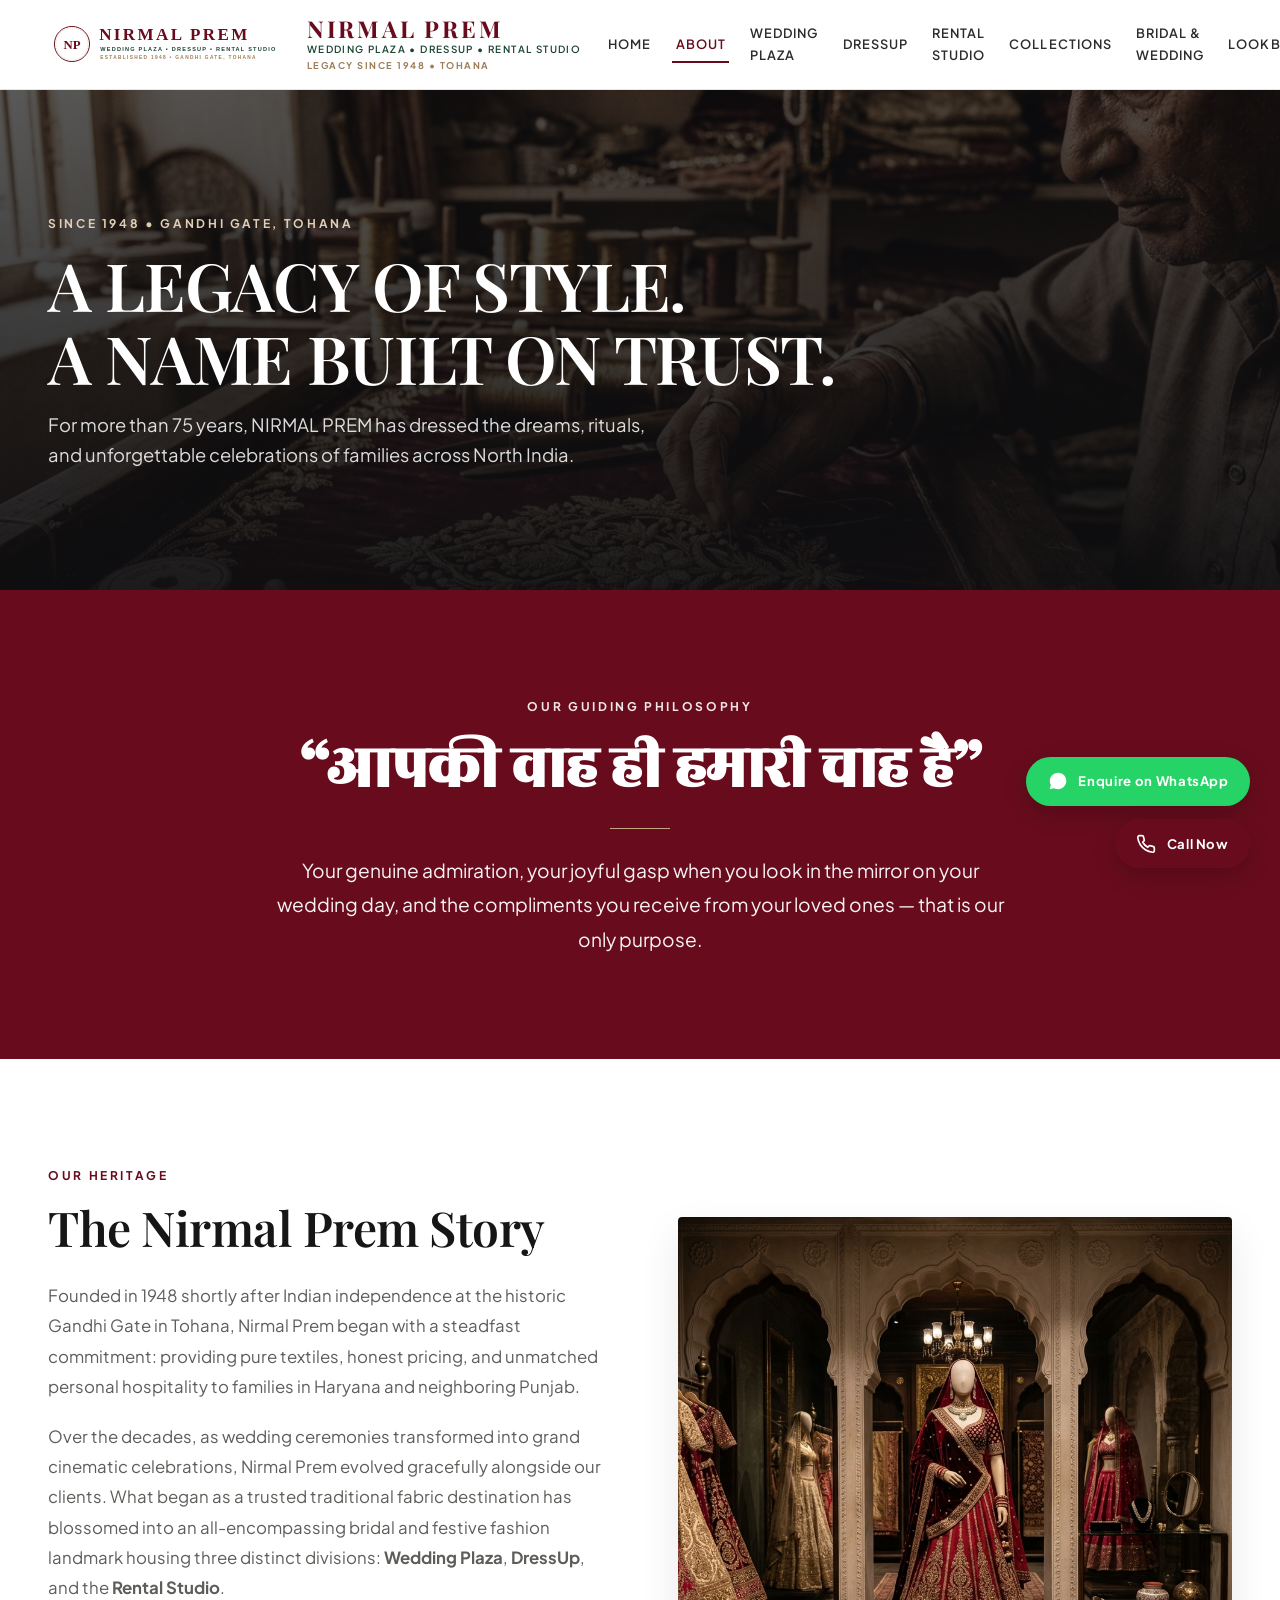
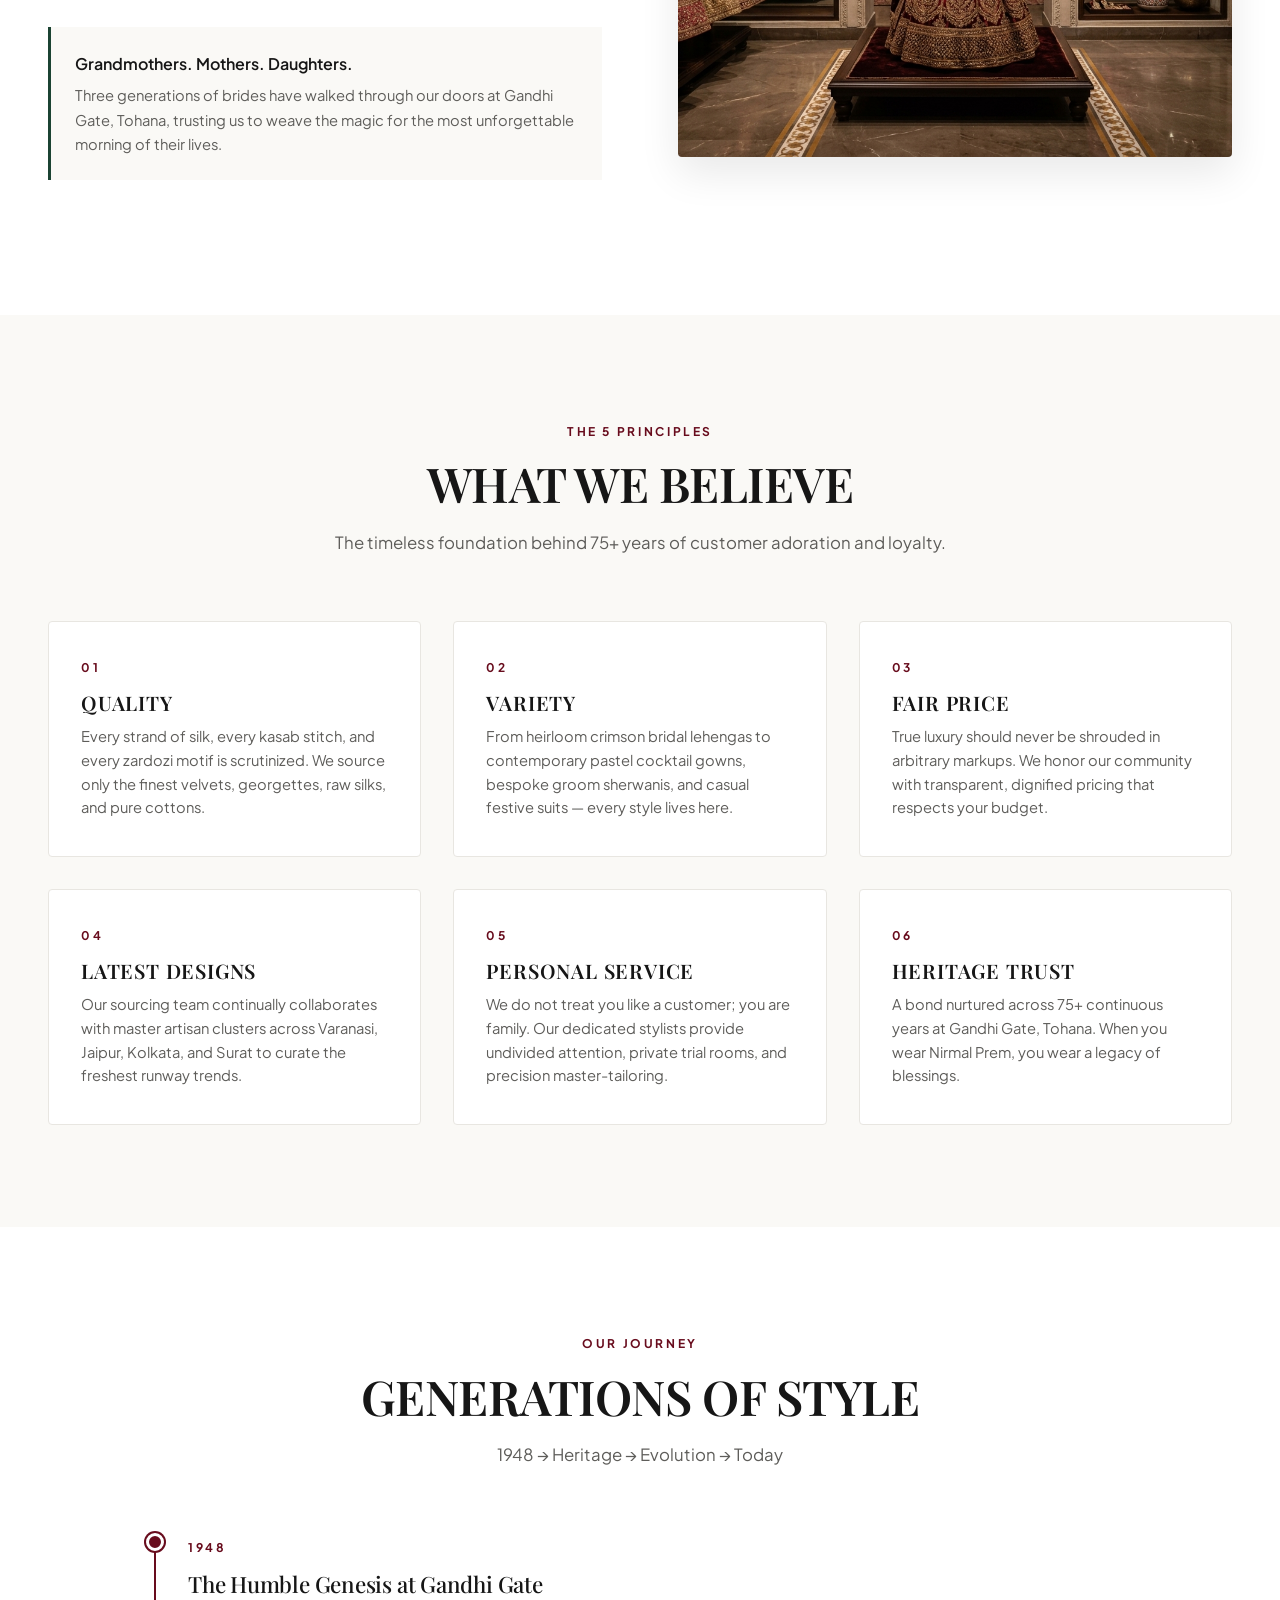
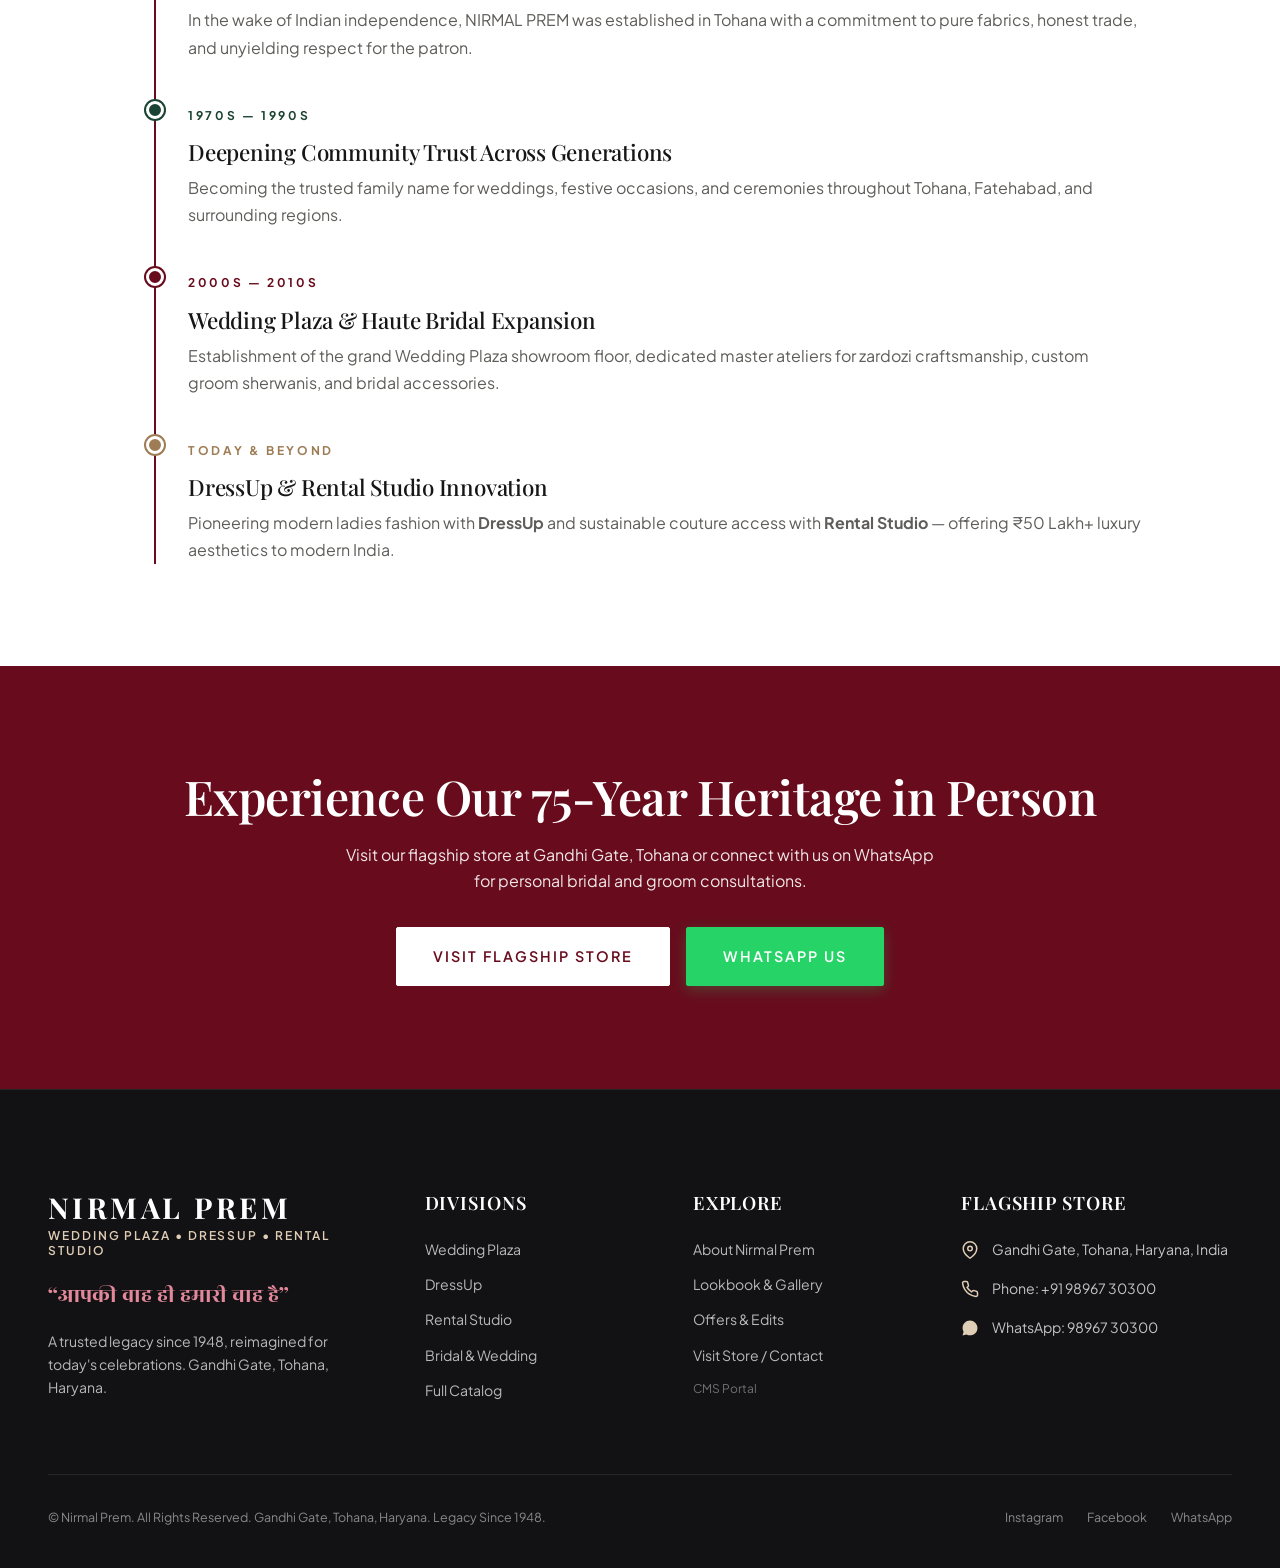
==== about.html @ a9cc8034 "Initial commit: Nirmal Prem luxury fashion & wedding website" ====
<!DOCTYPE html>
<html lang="en">
<head>
  <meta charset="UTF-8">
  <meta name="viewport" content="width=device-width, initial-scale=1.0">
  <title>About Us | Legacy Since 1948 — NIRMAL PREM | Tohana</title>
  <meta name="description" content="Discover the 75+ year heritage of Nirmal Prem at Gandhi Gate, Tohana. A name built on trust, dressing generations of Indian weddings since 1948.">
  <link rel="canonical" href="https://nirmalprem.com/about.html">

  <meta property="og:title" content="About Nirmal Prem | Legacy Since 1948">
  <meta property="og:description" content="A legacy built on trust, quality, and the joy of dressing generations for their most important celebrations.">
  <meta property="og:image" content="assets/images/heritage-since-1948.jpg">

  <link rel="stylesheet" href="css/style.css">
  <link rel="stylesheet" href="css/components.css">
  <link rel="stylesheet" href="css/responsive.css">
</head>
<body>

  <!-- GLOBAL STICKY HEADER -->
  <header class="site-header" id="site-header">
    <div class="container header-inner">
      <a href="index.html" class="brand-identity">
        <img src="assets/images/nirmal-prem-logo.svg" alt="Nirmal Prem Logo" class="brand-logo-img" onerror="this.style.display='none'">
        <div class="brand-text-block">
          <span class="brand-name">NIRMAL PREM</span>
          <span class="brand-divisions">Wedding Plaza • DressUp • Rental Studio</span>
          <span class="brand-legacy-pill">Legacy Since 1948 • Tohana</span>
        </div>
      </a>

      <nav class="desktop-nav">
        <a href="index.html" class="nav-link">Home</a>
        <a href="about.html" class="nav-link active">About</a>
        <a href="wedding-plaza.html" class="nav-link">Wedding Plaza</a>
        <a href="dressup.html" class="nav-link">DressUp</a>
        <a href="rental-studio.html" class="nav-link">Rental Studio</a>
        <a href="collections.html" class="nav-link">Collections</a>
        <a href="bridal-wedding.html" class="nav-link">Bridal & Wedding</a>
        <a href="lookbook.html" class="nav-link">Lookbook</a>
        <a href="offers.html" class="nav-link">Offers</a>
        <a href="contact.html" class="nav-link">Contact</a>
      </nav>

      <div class="header-ctas">
        <a href="tel:+919896730300" class="header-icon-btn btn-header-call">
          <svg viewBox="0 0 24 24" fill="none" stroke="currentColor" stroke-width="2">
            <path d="M22 16.92v3a2 2 0 0 1-2.18 2 19.79 19.79 0 0 1-8.63-3.07 19.5 19.5 0 0 1-6-6 19.79 19.79 0 0 1-3.07-8.67A2 2 0 0 1 4.11 2h3a2 2 0 0 1 2 1.72 12.84 12.84 0 0 0 .7 2.81 2 2 0 0 1-.45 2.11L8.09 9.91a16 16 0 0 0 6 6l1.27-1.27a2 2 0 0 1 2.11-.45 12.84 12.84 0 0 0 2.81.7A2 2 0 0 1 22 16.92z"></path>
          </svg>
          <span>98967 30300</span>
        </a>
        <a href="https://wa.me/919896730300" class="header-icon-btn btn-header-wa" target="_blank" rel="noopener">
          <svg viewBox="0 0 24 24" fill="currentColor">
            <path d="M12.04 2c-5.46 0-9.91 4.45-9.91 9.91 0 1.75.46 3.45 1.32 4.95L2.05 22l5.25-1.38c1.45.79 3.08 1.21 4.74 1.21 5.46 0 9.91-4.45 9.91-9.91 0-2.65-1.03-5.14-2.9-7.01A9.816 9.816 0 0 0 12.04 2z"/>
          </svg>
          <span>WhatsApp</span>
        </a>
        <button class="mobile-nav-toggle" id="mobile-toggle">
          <span></span><span></span><span></span>
        </button>
      </div>
    </div>
  </header>

  <!-- MOBILE CLEAN DRAWER -->
  <div class="mobile-drawer-overlay" id="mobile-overlay"></div>
  <aside class="mobile-drawer" id="mobile-drawer">
    <div style="margin-bottom: 1.5rem;">
      <span class="eyebrow">NIRMAL PREM</span>
      <p style="font-family: var(--font-hindi); color: var(--color-maroon); font-size: 1.1rem;">“आपकी वाह ही हमारी चाह है”</p>
    </div>
    <nav class="mobile-nav-links">
      <a href="index.html" class="mobile-nav-link">Home <span>→</span></a>
      <a href="about.html" class="mobile-nav-link active">About Nirmal Prem <span>→</span></a>
      <a href="wedding-plaza.html" class="mobile-nav-link">Wedding Plaza <span>→</span></a>
      <a href="dressup.html" class="mobile-nav-link">DressUp <span>→</span></a>
      <a href="rental-studio.html" class="mobile-nav-link">Rental Studio <span>→</span></a>
      <a href="collections.html" class="mobile-nav-link">Collections <span>→</span></a>
      <a href="bridal-wedding.html" class="mobile-nav-link">Bridal & Wedding <span>→</span></a>
      <a href="lookbook.html" class="mobile-nav-link">Lookbook <span>→</span></a>
      <a href="offers.html" class="mobile-nav-link">Offers & Edits <span>→</span></a>
      <a href="contact.html" class="mobile-nav-link">Contact Store <span>→</span></a>
    </nav>
    <div class="mobile-drawer-bottom">
      <a href="https://wa.me/919896730300" class="btn btn-whatsapp" target="_blank" rel="noopener">WhatsApp Enquire</a>
      <a href="tel:+919896730300" class="btn btn-primary">Call 98967 30300</a>
    </div>
  </aside>

  <!-- GLOBAL FLOATING ACTION BUTTONS -->
  <div class="floating-actions">
    <a href="https://wa.me/919896730300?text=Hello%20Nirmal%20Prem%2C%20I%20would%20like%20to%20know%20more%20about%20your%20heritage%20and%20collections." class="floating-btn floating-wa" target="_blank" rel="noopener">
      <svg viewBox="0 0 24 24" fill="currentColor">
        <path d="M12.04 2c-5.46 0-9.91 4.45-9.91 9.91 0 1.75.46 3.45 1.32 4.95L2.05 22l5.25-1.38c1.45.79 3.08 1.21 4.74 1.21 5.46 0 9.91-4.45 9.91-9.91 0-2.65-1.03-5.14-2.9-7.01A9.816 9.816 0 0 0 12.04 2z"/>
      </svg>
      <span>Enquire on WhatsApp</span>
    </a>
    <a href="tel:+919896730300" class="floating-btn floating-call">
      <svg viewBox="0 0 24 24" fill="none" stroke="currentColor" stroke-width="2">
        <path d="M22 16.92v3a2 2 0 0 1-2.18 2 19.79 19.79 0 0 1-8.63-3.07 19.5 19.5 0 0 1-6-6 19.79 19.79 0 0 1-3.07-8.67A2 2 0 0 1 4.11 2h3a2 2 0 0 1 2 1.72 12.84 12.84 0 0 0 .7 2.81 2 2 0 0 1-.45 2.11L8.09 9.91a16 16 0 0 0 6 6l1.27-1.27a2 2 0 0 1 2.11-.45 12.84 12.84 0 0 0 2.81.7A2 2 0 0 1 22 16.92z"></path>
      </svg>
      <span>Call Now</span>
    </a>
  </div>

  <main id="main-content">
    <!-- ABOUT HERO -->
    <section style="position: relative; height: 500px; display: flex; align-items: center; overflow: hidden; background-color: #121214;">
      <div style="position: absolute; inset: 0; background: url('assets/images/heritage-since-1948.jpg') center/cover no-repeat; opacity: 0.45;"></div>
      <div style="position: absolute; inset: 0; background: linear-gradient(180deg, rgba(14,14,16,0.3) 0%, rgba(14,14,16,0.85) 100%);"></div>
      <div class="container" style="position: relative; z-index: 2; color: #fff;">
        <span class="eyebrow" style="color: var(--color-gold-light);">SINCE 1948 • GANDHI GATE, TOHANA</span>
        <h1 class="headline-hero" style="color: #fff; max-width: 820px; margin-bottom: 1rem;">
          A LEGACY OF STYLE.<br>A NAME BUILT ON TRUST.
        </h1>
        <p style="font-size: 1.15rem; color: rgba(255,255,255,0.85); max-width: 600px;">
          For more than 75 years, NIRMAL PREM has dressed the dreams, rituals, and unforgettable celebrations of families across North India.
        </p>
      </div>
    </section>

    <!-- OUR PHILOSOPHY SPOTLIGHT -->
    <section class="section-padding bg-maroon text-center">
      <div class="container container-narrow">
        <span class="eyebrow white">OUR GUIDING PHILOSOPHY</span>
        <h2 style="font-family: var(--font-hindi); font-size: clamp(2.2rem, 5vw, 4rem); color: var(--color-white); margin-bottom: 1.25rem; font-weight: 700;">
          “आपकी वाह ही हमारी चाह है”
        </h2>
        <div class="gold-hairline center" style="margin-bottom: 1.5rem;"></div>
        <p style="font-size: 1.2rem; color: rgba(255, 255, 255, 0.95); max-width: 750px; margin: 0 auto; line-height: 1.8;">
          Your genuine admiration, your joyful gasp when you look in the mirror on your wedding day, and the compliments you receive from your loved ones — that is our only purpose.
        </p>
      </div>
    </section>

    <!-- OUR STORY SECTION -->
    <section class="section-padding bg-white">
      <div class="container">
        <div style="display: grid; grid-template-columns: 1fr 1fr; gap: clamp(2.5rem, 6vw, 6rem); align-items: center;">
          <div>
            <span class="eyebrow">OUR HERITAGE</span>
            <h2 class="headline-section" style="margin-bottom: 1.5rem;">The Nirmal Prem Story</h2>
            <p style="color: var(--color-text-muted); font-size: 1.05rem; line-height: 1.8; margin-bottom: 1.25rem;">
              Founded in 1948 shortly after Indian independence at the historic Gandhi Gate in Tohana, Nirmal Prem began with a steadfast commitment: providing pure textiles, honest pricing, and unmatched personal hospitality to families in Haryana and neighboring Punjab.
            </p>
            <p style="color: var(--color-text-muted); font-size: 1.05rem; line-height: 1.8; margin-bottom: 1.5rem;">
              Over the decades, as wedding ceremonies transformed into grand cinematic celebrations, Nirmal Prem evolved gracefully alongside our clients. What began as a trusted traditional fabric destination has blossomed into an all-encompassing bridal and festive fashion landmark housing three distinct divisions: <strong>Wedding Plaza</strong>, <strong>DressUp</strong>, and the <strong>Rental Studio</strong>.
            </p>
            <div style="background-color: var(--color-offwhite); padding: 1.5rem; border-left: 3px solid var(--color-green); margin-bottom: 2rem;">
              <p style="font-weight: 600; color: var(--color-text-dark); margin-bottom: 0.35rem;">Grandmothers. Mothers. Daughters.</p>
              <p style="font-size: 0.92rem; color: var(--color-text-muted);">
                Three generations of brides have walked through our doors at Gandhi Gate, Tohana, trusting us to weave the magic for the most unforgettable morning of their lives.
              </p>
            </div>
          </div>
          <div style="position: relative; border-radius: 4px; overflow: hidden; box-shadow: var(--shadow-lg);">
            <img src="assets/images/division-wedding-plaza.jpg" alt="Nirmal Prem Heritage Showroom" loading="lazy" style="width: 100%; height: 540px; object-fit: cover;">
          </div>
        </div>
      </div>
    </section>

    <!-- WHAT WE BELIEVE (5 CORE PRINCIPLES) -->
    <section class="section-padding bg-offwhite">
      <div class="container">
        <div class="section-header text-center">
          <span class="eyebrow">THE 5 PRINCIPLES</span>
          <h2 class="headline-section">WHAT WE BELIEVE</h2>
          <p>The timeless foundation behind 75+ years of customer adoration and loyalty.</p>
        </div>

        <div class="why-grid">
          <div class="why-card">
            <span class="eyebrow">01</span>
            <h3>QUALITY</h3>
            <p>Every strand of silk, every kasab stitch, and every zardozi motif is scrutinized. We source only the finest velvets, georgettes, raw silks, and pure cottons.</p>
          </div>
          <div class="why-card">
            <span class="eyebrow">02</span>
            <h3>VARIETY</h3>
            <p>From heirloom crimson bridal lehengas to contemporary pastel cocktail gowns, bespoke groom sherwanis, and casual festive suits — every style lives here.</p>
          </div>
          <div class="why-card">
            <span class="eyebrow">03</span>
            <h3>FAIR PRICE</h3>
            <p>True luxury should never be shrouded in arbitrary markups. We honor our community with transparent, dignified pricing that respects your budget.</p>
          </div>
          <div class="why-card">
            <span class="eyebrow">04</span>
            <h3>LATEST DESIGNS</h3>
            <p>Our sourcing team continually collaborates with master artisan clusters across Varanasi, Jaipur, Kolkata, and Surat to curate the freshest runway trends.</p>
          </div>
          <div class="why-card">
            <span class="eyebrow">05</span>
            <h3>PERSONAL SERVICE</h3>
            <p>We do not treat you like a customer; you are family. Our dedicated stylists provide undivided attention, private trial rooms, and precision master-tailoring.</p>
          </div>
          <div class="why-card">
            <span class="eyebrow">06</span>
            <h3>HERITAGE TRUST</h3>
            <p>A bond nurtured across 75+ continuous years at Gandhi Gate, Tohana. When you wear Nirmal Prem, you wear a legacy of blessings.</p>
          </div>
        </div>
      </div>
    </section>

    <!-- GENERATIONS OF STYLE TIMELINE -->
    <section class="section-padding bg-white">
      <div class="container container-narrow">
        <div class="section-header text-center">
          <span class="eyebrow">OUR JOURNEY</span>
          <h2 class="headline-section">GENERATIONS OF STYLE</h2>
          <p>1948 → Heritage → Evolution → Today</p>
        </div>

        <div style="display: flex; flex-direction: column; gap: 2.5rem; position: relative; border-left: 2px solid var(--color-maroon); padding-left: 2rem; margin-left: 1rem;">
          <!-- 1948 -->
          <div style="position: relative;">
            <div style="position: absolute; left: -2.6rem; top: 0; width: 18px; height: 18px; border-radius: 50%; background-color: var(--color-maroon); border: 3px solid #fff; box-shadow: 0 0 0 2px var(--color-maroon);"></div>
            <span class="eyebrow" style="color: var(--color-maroon);">1948</span>
            <h3 style="font-size: 1.4rem; margin-bottom: 0.5rem;">The Humble Genesis at Gandhi Gate</h3>
            <p style="color: var(--color-text-muted); line-height: 1.7;">
              In the wake of Indian independence, NIRMAL PREM was established in Tohana with a commitment to pure fabrics, honest trade, and unyielding respect for the patron.
            </p>
          </div>

          <!-- 1970s -->
          <div style="position: relative;">
            <div style="position: absolute; left: -2.6rem; top: 0; width: 18px; height: 18px; border-radius: 50%; background-color: var(--color-green); border: 3px solid #fff; box-shadow: 0 0 0 2px var(--color-green);"></div>
            <span class="eyebrow green">1970s — 1990s</span>
            <h3 style="font-size: 1.4rem; margin-bottom: 0.5rem;">Deepening Community Trust Across Generations</h3>
            <p style="color: var(--color-text-muted); line-height: 1.7;">
              Becoming the trusted family name for weddings, festive occasions, and ceremonies throughout Tohana, Fatehabad, and surrounding regions.
            </p>
          </div>

          <!-- 2000s -->
          <div style="position: relative;">
            <div style="position: absolute; left: -2.6rem; top: 0; width: 18px; height: 18px; border-radius: 50%; background-color: var(--color-maroon); border: 3px solid #fff; box-shadow: 0 0 0 2px var(--color-maroon);"></div>
            <span class="eyebrow" style="color: var(--color-maroon);">2000s — 2010s</span>
            <h3 style="font-size: 1.4rem; margin-bottom: 0.5rem;">Wedding Plaza & Haute Bridal Expansion</h3>
            <p style="color: var(--color-text-muted); line-height: 1.7;">
              Establishment of the grand Wedding Plaza showroom floor, dedicated master ateliers for zardozi craftsmanship, custom groom sherwanis, and bridal accessories.
            </p>
          </div>

          <!-- Today -->
          <div style="position: relative;">
            <div style="position: absolute; left: -2.6rem; top: 0; width: 18px; height: 18px; border-radius: 50%; background-color: var(--color-gold-dark); border: 3px solid #fff; box-shadow: 0 0 0 2px var(--color-gold-dark);"></div>
            <span class="eyebrow gold">TODAY & BEYOND</span>
            <h3 style="font-size: 1.4rem; margin-bottom: 0.5rem;">DressUp & Rental Studio Innovation</h3>
            <p style="color: var(--color-text-muted); line-height: 1.7;">
              Pioneering modern ladies fashion with <strong>DressUp</strong> and sustainable couture access with <strong>Rental Studio</strong> — offering ₹50 Lakh+ luxury aesthetics to modern India.
            </p>
          </div>
        </div>
      </div>
    </section>

    <!-- CTA -->
    <section class="section-padding bg-maroon text-center">
      <div class="container">
        <h2 class="headline-section" style="color: #fff; margin-bottom: 1rem;">Experience Our 75-Year Heritage in Person</h2>
        <p style="color: rgba(255,255,255,0.9); max-width: 600px; margin: 0 auto 2rem;">
          Visit our flagship store at Gandhi Gate, Tohana or connect with us on WhatsApp for personal bridal and groom consultations.
        </p>
        <div style="display: flex; justify-content: center; gap: 1rem; flex-wrap: wrap;">
          <a href="contact.html" class="btn btn-white btn-lg">Visit Flagship Store</a>
          <a href="https://wa.me/919896730300" class="btn btn-whatsapp btn-lg" target="_blank" rel="noopener">WhatsApp Us</a>
        </div>
      </div>
    </section>
  </main>

  <!-- GLOBAL FOOTER -->
  <footer class="site-footer">
    <div class="container">
      <div class="footer-top">
        <div class="footer-brand">
          <div class="brand-name">NIRMAL PREM</div>
          <div class="brand-divisions">Wedding Plaza • DressUp • Rental Studio</div>
          <div class="brand-catchline">“आपकी वाह ही हमारी चाह है”</div>
          <p style="font-size: 0.88rem; color: rgba(255, 255, 255, 0.7); max-width: 320px;">
            A trusted legacy since 1948, reimagined for today's celebrations. Gandhi Gate, Tohana, Haryana.
          </p>
        </div>
        <div class="footer-col">
          <h4>DIVISIONS</h4>
          <div class="footer-links">
            <a href="wedding-plaza.html">Wedding Plaza</a>
            <a href="dressup.html">DressUp</a>
            <a href="rental-studio.html">Rental Studio</a>
            <a href="bridal-wedding.html">Bridal & Wedding</a>
            <a href="collections.html">Full Catalog</a>
          </div>
        </div>
        <div class="footer-col">
          <h4>EXPLORE</h4>
          <div class="footer-links">
            <a href="about.html">About Nirmal Prem</a>
            <a href="lookbook.html">Lookbook & Gallery</a>
            <a href="offers.html">Offers & Edits</a>
            <a href="contact.html">Visit Store / Contact</a>
            <a href="admin.html" style="color: rgba(255,255,255,0.4); font-size: 0.75rem;">CMS Portal</a>
          </div>
        </div>
        <div class="footer-col">
          <h4>FLAGSHIP STORE</h4>
          <div class="footer-contact-item">
            <svg viewBox="0 0 24 24" fill="none" stroke="currentColor" stroke-width="2">
              <path d="M21 10c0 7-9 13-9 13s-9-6-9-13a9 9 0 0 1 18 0z"></path>
              <circle cx="12" cy="10" r="3"></circle>
            </svg>
            <span>Gandhi Gate, Tohana, Haryana, India</span>
          </div>
          <div class="footer-contact-item">
            <svg viewBox="0 0 24 24" fill="none" stroke="currentColor" stroke-width="2">
              <path d="M22 16.92v3a2 2 0 0 1-2.18 2 19.79 19.79 0 0 1-8.63-3.07 19.5 19.5 0 0 1-6-6 19.79 19.79 0 0 1-3.07-8.67A2 2 0 0 1 4.11 2h3a2 2 0 0 1 2 1.72 12.84 12.84 0 0 0 .7 2.81 2 2 0 0 1-.45 2.11L8.09 9.91a16 16 0 0 0 6 6l1.27-1.27a2 2 0 0 1 2.11-.45 12.84 12.84 0 0 0 2.81.7A2 2 0 0 1 22 16.92z"></path>
            </svg>
            <span>Phone: +91 98967 30300</span>
          </div>
          <div class="footer-contact-item">
            <svg viewBox="0 0 24 24" fill="currentColor">
              <path d="M12.04 2c-5.46 0-9.91 4.45-9.91 9.91 0 1.75.46 3.45 1.32 4.95L2.05 22l5.25-1.38c1.45.79 3.08 1.21 4.74 1.21 5.46 0 9.91-4.45 9.91-9.91 0-2.65-1.03-5.14-2.9-7.01A9.816 9.816 0 0 0 12.04 2z"/>
            </svg>
            <span>WhatsApp: 98967 30300</span>
          </div>
        </div>
      </div>
      <div class="footer-bottom">
        <div>© Nirmal Prem. All Rights Reserved. Gandhi Gate, Tohana, Haryana. Legacy Since 1948.</div>
        <div style="display: flex; gap: 1.5rem;">
          <a href="https://www.instagram.com/nirmalprem_wedding_plaza/" target="_blank" rel="noopener">Instagram</a>
          <a href="https://www.facebook.com/nirmalpremweddingplaza/" target="_blank" rel="noopener">Facebook</a>
          <a href="https://wa.me/919896730300" target="_blank" rel="noopener">WhatsApp</a>
        </div>
      </div>
    </div>
  </footer>

  <script src="js/data.js"></script>
  <script src="js/main.js"></script>
</body>
</html>
---- css/style.css ----
/* ==========================================================================
   NIRMAL PREM — WEDDING PLAZA • DRESSUP • RENTAL STUDIO
   Legacy Since 1948 | Gandhi Gate, Tohana, Haryana
   Design System & Global Styles
   ========================================================================== */

/* --- Google Fonts Import --- */
@import url('https://fonts.googleapis.com/css2?family=Cormorant+Garamond:ital,wght@0,400;0,500;0,600;0,700;1,400&family=Playfair+Display:ital,wght@0,400;0,500;0,600;0,700;1,400&family=Plus+Jakarta+Sans:wght@300;400;500;600;700&family=Rozha+One&family=Noto+Serif+Devanagari:wght@400;600;700&display=swap');

/* --- Root CSS Variables --- */
:root {
  /* Brand Primary: Deep Maroon / Royal Crimson */
  --color-maroon: #680C1D;
  --color-maroon-dark: #4A0713;
  --color-maroon-light: #841629;
  --color-maroon-soft: rgba(104, 12, 29, 0.08);

  /* Brand Secondary: Elegant Forest Green */
  --color-green: #1B4332;
  --color-green-dark: #122E22;
  --color-green-light: #2D5A43;
  --color-green-soft: rgba(27, 67, 50, 0.08);

  /* Subtle Gold Accents (Used sparingly as hairline/monogram touches) */
  --color-gold: #C5A880;
  --color-gold-light: #E0CDB5;
  --color-gold-dark: #9E7D56;

  /* Neutrals: Pure White + Soft Editorial Tones */
  --color-white: #FFFFFF;
  --color-offwhite: #FAF9F6;
  --color-cream: #F5F3EF;
  --color-light-grey: #F0EFEB;
  --color-border: #E8E6E1;
  --color-charcoal: #2C2C2C;
  --color-text-dark: #161616;
  --color-text-muted: #5E5D5A;
  --color-text-light: #8E8D8A;

  /* Typography */
  --font-serif: 'Playfair Display', 'Cormorant Garamond', Georgia, serif;
  --font-editorial: 'Cormorant Garamond', 'Playfair Display', Georgia, serif;
  --font-sans: 'Plus Jakarta Sans', -apple-system, BlinkMacSystemFont, 'Segoe UI', Roboto, sans-serif;
  --font-hindi: 'Rozha One', 'Noto Serif Devanagari', serif;

  /* Shadows & Elevation */
  --shadow-sm: 0 2px 8px rgba(0, 0, 0, 0.04);
  --shadow-md: 0 8px 24px rgba(0, 0, 0, 0.06);
  --shadow-lg: 0 16px 40px rgba(0, 0, 0, 0.09);
  --shadow-lift: 0 20px 45px rgba(104, 12, 29, 0.12);

  /* Transitions */
  --transition-fast: 0.2s cubic-bezier(0.16, 1, 0.3, 1);
  --transition-normal: 0.35s cubic-bezier(0.16, 1, 0.3, 1);
  --transition-slow: 0.6s cubic-bezier(0.16, 1, 0.3, 1);

  /* Container */
  --container-max: 1360px;
  --container-narrow: 1100px;
  --container-padding: clamp(1.25rem, 4vw, 3rem);

  /* Header Height */
  --header-height: 90px;
  --header-compact: 72px;
}

/* --- Base Reset & Typography --- */
*, *::before, *::after {
  box-sizing: border-box;
  margin: 0;
  padding: 0;
}

html {
  font-size: 16px;
  scroll-behavior: smooth;
  -webkit-font-smoothing: antialiased;
  -moz-osx-font-smoothing: grayscale;
}

body {
  font-family: var(--font-sans);
  background-color: var(--color-white);
  color: var(--color-text-dark);
  line-height: 1.65;
  overflow-x: hidden;
  padding-top: var(--header-height);
}

img, picture, video, canvas, svg {
  display: block;
  max-width: 100%;
  height: auto;
}

input, button, textarea, select {
  font: inherit;
}

a {
  color: inherit;
  text-decoration: none;
  transition: color var(--transition-fast);
}

button {
  cursor: pointer;
  border: none;
  background: none;
}

ul, ol {
  list-style: none;
}

/* --- Typography System --- */
h1, h2, h3, h4, h5, h6 {
  font-family: var(--font-serif);
  font-weight: 500;
  color: var(--color-text-dark);
  line-height: 1.2;
  letter-spacing: -0.01em;
}

.headline-hero {
  font-size: clamp(2.2rem, 5.2vw, 4.6rem);
  font-weight: 600;
  letter-spacing: -0.02em;
  line-height: 1.1;
  text-transform: uppercase;
}

.headline-section {
  font-size: clamp(1.85rem, 3.8vw, 3rem);
  font-weight: 600;
  letter-spacing: -0.01em;
  line-height: 1.2;
}

.subheadline {
  font-size: clamp(1.1rem, 2vw, 1.35rem);
  color: var(--color-text-muted);
  font-weight: 400;
  line-height: 1.6;
}

.tagline-hindi {
  font-family: var(--font-hindi);
  font-size: clamp(1.15rem, 2.2vw, 1.6rem);
  letter-spacing: 0.02em;
  color: var(--color-maroon);
}

.eyebrow {
  display: inline-block;
  font-size: 0.75rem;
  font-weight: 700;
  text-transform: uppercase;
  letter-spacing: 0.22em;
  color: var(--color-maroon);
  margin-bottom: 0.85rem;
}

.eyebrow.green {
  color: var(--color-green);
}

.eyebrow.gold {
  color: var(--color-gold-dark);
}

.eyebrow.white {
  color: rgba(255, 255, 255, 0.9);
}

/* --- Layout Utility Classes --- */
.container {
  width: 100%;
  max-width: var(--container-max);
  margin-left: auto;
  margin-right: auto;
  padding-left: var(--container-padding);
  padding-right: var(--container-padding);
}

.container-narrow {
  width: 100%;
  max-width: var(--container-narrow);
  margin-left: auto;
  margin-right: auto;
  padding-left: var(--container-padding);
  padding-right: var(--container-padding);
}

.section-padding {
  padding-top: clamp(4rem, 8vw, 7.5rem);
  padding-bottom: clamp(4rem, 8vw, 7.5rem);
}

.section-padding-sm {
  padding-top: clamp(2.5rem, 5vw, 4.5rem);
  padding-bottom: clamp(2.5rem, 5vw, 4.5rem);
}

.bg-white {
  background-color: var(--color-white);
}

.bg-offwhite {
  background-color: var(--color-offwhite);
}

.bg-maroon {
  background-color: var(--color-maroon);
  color: var(--color-white);
}

.bg-maroon h1, .bg-maroon h2, .bg-maroon h3, .bg-maroon h4 {
  color: var(--color-white);
}

.bg-green {
  background-color: var(--color-green);
  color: var(--color-white);
}

.bg-green h1, .bg-green h2, .bg-green h3, .bg-green h4 {
  color: var(--color-white);
}

.text-center {
  text-align: center;
}

.text-left {
  text-align: left;
}

.text-right {
  text-align: right;
}

.mx-auto {
  margin-left: auto;
  margin-right: auto;
}

/* --- Section Headers --- */
.section-header {
  margin-bottom: clamp(2.5rem, 5vw, 4.5rem);
}

.section-header.text-center .eyebrow {
  margin-left: auto;
  margin-right: auto;
}

.section-header h2 {
  margin-bottom: 1rem;
}

.section-header p {
  max-width: 680px;
  margin-left: auto;
  margin-right: auto;
  font-size: 1.05rem;
  color: var(--color-text-muted);
}

.section-header.text-left p {
  margin-left: 0;
}

/* --- Primary Luxury Buttons --- */
.btn {
  display: inline-flex;
  align-items: center;
  justify-content: center;
  gap: 0.65rem;
  padding: 0.85rem 1.85rem;
  font-size: 0.825rem;
  font-weight: 600;
  text-transform: uppercase;
  letter-spacing: 0.12em;
  border-radius: 2px;
  transition: all var(--transition-normal);
  white-space: nowrap;
  position: relative;
  overflow: hidden;
}

.btn-primary {
  background-color: var(--color-maroon);
  color: var(--color-white);
  border: 1px solid var(--color-maroon);
}

.btn-primary:hover {
  background-color: var(--color-maroon-dark);
  border-color: var(--color-maroon-dark);
  color: var(--color-white);
  transform: translateY(-2px);
  box-shadow: 0 8px 20px rgba(104, 12, 29, 0.25);
}

.btn-secondary {
  background-color: transparent;
  color: var(--color-maroon);
  border: 1px solid var(--color-maroon);
}

.btn-secondary:hover {
  background-color: var(--color-maroon);
  color: var(--color-white);
  transform: translateY(-2px);
}

.btn-green {
  background-color: var(--color-green);
  color: var(--color-white);
  border: 1px solid var(--color-green);
}

.btn-green:hover {
  background-color: var(--color-green-dark);
  color: var(--color-white);
  transform: translateY(-2px);
  box-shadow: 0 8px 20px rgba(27, 67, 50, 0.25);
}

.btn-white {
  background-color: var(--color-white);
  color: var(--color-maroon);
  border: 1px solid var(--color-white);
}

.btn-white:hover {
  background-color: var(--color-offwhite);
  color: var(--color-maroon-dark);
  transform: translateY(-2px);
  box-shadow: 0 8px 24px rgba(0, 0, 0, 0.12);
}

.btn-outline-white {
  background-color: transparent;
  color: var(--color-white);
  border: 1px solid rgba(255, 255, 255, 0.7);
}

.btn-outline-white:hover {
  background-color: var(--color-white);
  color: var(--color-maroon);
  border-color: var(--color-white);
  transform: translateY(-2px);
}

.btn-whatsapp {
  background-color: #25D366;
  color: #FFFFFF;
  border: 1px solid #25D366;
  box-shadow: 0 4px 14px rgba(37, 211, 102, 0.25);
}

.btn-whatsapp:hover {
  background-color: #1EBE5D;
  border-color: #1EBE5D;
  color: #FFFFFF;
  transform: translateY(-2px);
  box-shadow: 0 8px 22px rgba(37, 211, 102, 0.35);
}

.btn-sm {
  padding: 0.6rem 1.25rem;
  font-size: 0.75rem;
  letter-spacing: 0.1em;
}

.btn-lg {
  padding: 1.05rem 2.25rem;
  font-size: 0.9rem;
  letter-spacing: 0.14em;
}

/* Subtle Link Underline Effect */
.link-editorial {
  position: relative;
  display: inline-flex;
  align-items: center;
  gap: 0.5rem;
  font-size: 0.85rem;
  font-weight: 600;
  text-transform: uppercase;
  letter-spacing: 0.14em;
  color: var(--color-maroon);
  padding-bottom: 2px;
}

.link-editorial::after {
  content: '';
  position: absolute;
  bottom: 0;
  left: 0;
  width: 100%;
  height: 1px;
  background-color: currentColor;
  transform: scaleX(1);
  transform-origin: left;
  transition: transform var(--transition-normal);
}

.link-editorial:hover::after {
  transform: scaleX(0.4);
}

.link-editorial.white {
  color: var(--color-white);
}

/* --- Badges --- */
.badge {
  display: inline-flex;
  align-items: center;
  padding: 0.3rem 0.75rem;
  font-size: 0.68rem;
  font-weight: 700;
  letter-spacing: 0.12em;
  text-transform: uppercase;
  border-radius: 2px;
}

.badge-maroon {
  background-color: var(--color-maroon);
  color: var(--color-white);
}

.badge-green {
  background-color: var(--color-green);
  color: var(--color-white);
}

.badge-gold {
  background-color: var(--color-gold);
  color: var(--color-text-dark);
}

.badge-rental {
  background-color: var(--color-green-dark);
  color: var(--color-white);
  border: 1px solid rgba(255, 255, 255, 0.2);
}

.badge-purchase {
  background-color: var(--color-maroon-dark);
  color: var(--color-white);
  border: 1px solid rgba(255, 255, 255, 0.2);
}

/* --- Divider & Accents --- */
.gold-hairline {
  width: 60px;
  height: 1px;
  background-color: var(--color-gold);
  margin: 1.25rem 0;
}

.gold-hairline.center {
  margin-left: auto;
  margin-right: auto;
}

.maroon-hairline {
  width: 50px;
  height: 2px;
  background-color: var(--color-maroon);
  margin: 1.25rem 0;
}

.maroon-hairline.center {
  margin-left: auto;
  margin-right: auto;
}
---- css/components.css ----
/* ==========================================================================
   NIRMAL PREM — WEDDING PLAZA • DRESSUP • RENTAL STUDIO
   Components CSS: Header, Hero Slider, Cards, Modals, Lightbox, Floating CTAs
   ========================================================================== */

/* --- 1. GLOBAL STICKY HEADER --- */
.site-header {
  position: fixed;
  top: 0;
  left: 0;
  width: 100%;
  height: var(--header-height);
  background-color: rgba(255, 255, 255, 0.98);
  backdrop-filter: blur(12px);
  -webkit-backdrop-filter: blur(12px);
  border-bottom: 1px solid var(--color-border);
  z-index: 1000;
  transition: height var(--transition-normal), box-shadow var(--transition-normal), background-color var(--transition-normal);
}

.site-header.scrolled {
  height: var(--header-compact);
  box-shadow: 0 4px 20px rgba(0, 0, 0, 0.06);
}

.header-inner {
  height: 100%;
  display: flex;
  align-items: center;
  justify-content: space-between;
  gap: 1.5rem;
}

/* Brand Identity / Logo */
.brand-identity {
  display: flex;
  align-items: center;
  gap: 0.85rem;
  text-decoration: none;
  flex-shrink: 0;
}

.brand-logo-img {
  height: 48px;
  width: auto;
  object-fit: contain;
  transition: transform var(--transition-normal);
}

.brand-text-block {
  display: flex;
  flex-direction: column;
}

.brand-name {
  font-family: var(--font-serif);
  font-size: 1.45rem;
  font-weight: 700;
  letter-spacing: 0.12em;
  color: var(--color-maroon);
  line-height: 1.1;
  text-transform: uppercase;
}

.site-header.scrolled .brand-name {
  font-size: 1.3rem;
}

.brand-divisions {
  font-size: 0.62rem;
  font-weight: 600;
  text-transform: uppercase;
  letter-spacing: 0.14em;
  color: var(--color-green);
  line-height: 1.2;
  margin-top: 2px;
}

.brand-legacy-pill {
  font-size: 0.58rem;
  font-weight: 700;
  letter-spacing: 0.16em;
  color: var(--color-gold-dark);
  text-transform: uppercase;
  margin-top: 2px;
}

/* Desktop Navigation */
.desktop-nav {
  display: flex;
  align-items: center;
  gap: clamp(0.75rem, 1.4vw, 1.6rem);
}

.nav-link {
  font-size: 0.8rem;
  font-weight: 600;
  letter-spacing: 0.08em;
  text-transform: uppercase;
  color: var(--color-charcoal);
  padding: 0.5rem 0.2rem;
  position: relative;
  transition: color var(--transition-fast);
}

.nav-link::after {
  content: '';
  position: absolute;
  bottom: 0;
  left: 0;
  width: 100%;
  height: 2px;
  background-color: var(--color-maroon);
  transform: scaleX(0);
  transform-origin: right;
  transition: transform var(--transition-normal);
}

.nav-link:hover,
.nav-link.active {
  color: var(--color-maroon);
}

.nav-link:hover::after,
.nav-link.active::after {
  transform: scaleX(1);
  transform-origin: left;
}

/* Header CTAs */
.header-ctas {
  display: flex;
  align-items: center;
  gap: 0.75rem;
  flex-shrink: 0;
}

.header-icon-btn {
  display: inline-flex;
  align-items: center;
  justify-content: center;
  gap: 0.45rem;
  padding: 0.55rem 1.15rem;
  border-radius: 2px;
  font-size: 0.75rem;
  font-weight: 600;
  letter-spacing: 0.08em;
  text-transform: uppercase;
  transition: all var(--transition-fast);
}

.header-icon-btn svg {
  width: 16px;
  height: 16px;
  flex-shrink: 0;
}

.btn-header-call {
  background-color: var(--color-offwhite);
  color: var(--color-maroon);
  border: 1px solid var(--color-border);
}

.btn-header-call:hover {
  background-color: var(--color-maroon);
  color: var(--color-white);
  border-color: var(--color-maroon);
}

.btn-header-wa {
  background-color: #25D366;
  color: #FFFFFF;
  border: 1px solid #25D366;
}

.btn-header-wa:hover {
  background-color: #1EBE5D;
}

/* Mobile Toggle Hamburger */
.mobile-nav-toggle {
  display: none;
  flex-direction: column;
  justify-content: center;
  gap: 5px;
  width: 38px;
  height: 38px;
  background: transparent;
  border: none;
  padding: 6px;
  z-index: 1001;
}

.mobile-nav-toggle span {
  display: block;
  width: 100%;
  height: 2px;
  background-color: var(--color-maroon);
  transition: all var(--transition-normal);
  transform-origin: center;
}

.mobile-nav-toggle.open span:nth-child(1) {
  transform: translateY(7px) rotate(45deg);
}

.mobile-nav-toggle.open span:nth-child(2) {
  opacity: 0;
}

.mobile-nav-toggle.open span:nth-child(3) {
  transform: translateY(-7px) rotate(-45deg);
}

/* Mobile Clean Drawer */
.mobile-drawer {
  position: fixed;
  top: 0;
  right: -100%;
  width: min(85vw, 380px);
  height: 100vh;
  background-color: var(--color-white);
  box-shadow: -10px 0 35px rgba(0, 0, 0, 0.15);
  z-index: 1000;
  display: flex;
  flex-direction: column;
  padding: 5.5rem 2rem 2.5rem;
  overflow-y: auto;
  transition: right var(--transition-normal);
}

.mobile-drawer.open {
  right: 0;
}

.mobile-drawer-overlay {
  position: fixed;
  inset: 0;
  background-color: rgba(0, 0, 0, 0.5);
  backdrop-filter: blur(4px);
  z-index: 999;
  opacity: 0;
  pointer-events: none;
  transition: opacity var(--transition-normal);
}

.mobile-drawer-overlay.open {
  opacity: 1;
  pointer-events: auto;
}

.mobile-nav-links {
  display: flex;
  flex-direction: column;
  gap: 0.5rem;
  margin-bottom: 2rem;
}

.mobile-nav-link {
  font-family: var(--font-serif);
  font-size: 1.25rem;
  font-weight: 500;
  color: var(--color-text-dark);
  padding: 0.75rem 0;
  border-bottom: 1px solid var(--color-border);
  display: flex;
  justify-content: space-between;
  align-items: center;
}

.mobile-nav-link.active,
.mobile-nav-link:hover {
  color: var(--color-maroon);
}

.mobile-drawer-bottom {
  margin-top: auto;
  display: flex;
  flex-direction: column;
  gap: 0.85rem;
}

/* --- 2. HERO SLIDESHOW (3-SECOND CINEMATIC AUTO-TRANSITIONS) --- */
.hero-slider-section {
  position: relative;
  width: 100%;
  height: calc(100vh - var(--header-height));
  min-height: 580px;
  max-height: 900px;
  overflow: hidden;
  background-color: #0D0D0D;
}

.hero-slider {
  position: relative;
  width: 100%;
  height: 100%;
}

.hero-slide {
  position: absolute;
  inset: 0;
  opacity: 0;
  visibility: hidden;
  transition: opacity 1s cubic-bezier(0.16, 1, 0.3, 1), visibility 1s cubic-bezier(0.16, 1, 0.3, 1);
  z-index: 1;
}

.hero-slide.active {
  opacity: 1;
  visibility: visible;
  z-index: 2;
}

.hero-slide-bg {
  position: absolute;
  inset: 0;
  background-size: cover;
  background-position: center center;
  transform: scale(1.06);
  transition: transform 6s cubic-bezier(0.16, 1, 0.3, 1);
}

.hero-slide.active .hero-slide-bg {
  transform: scale(1);
}

.hero-overlay {
  position: absolute;
  inset: 0;
  background: linear-gradient(
    180deg,
    rgba(14, 14, 16, 0.25) 0%,
    rgba(14, 14, 16, 0.55) 60%,
    rgba(14, 14, 16, 0.85) 100%
  );
  z-index: 2;
}

.hero-content {
  position: relative;
  z-index: 3;
  height: 100%;
  display: flex;
  flex-direction: column;
  justify-content: flex-end;
  padding-bottom: clamp(3.5rem, 8vw, 6.5rem);
  color: var(--color-white);
  max-width: 900px;
}

.hero-tag {
  display: inline-flex;
  align-items: center;
  gap: 0.5rem;
  font-size: 0.78rem;
  font-weight: 700;
  letter-spacing: 0.25em;
  text-transform: uppercase;
  color: var(--color-gold-light);
  margin-bottom: 1.15rem;
  opacity: 0;
  transform: translateY(20px);
  transition: all 0.7s cubic-bezier(0.16, 1, 0.3, 1) 0.15s;
}

.hero-slide.active .hero-tag {
  opacity: 1;
  transform: translateY(0);
}

.hero-title {
  color: var(--color-white);
  margin-bottom: 1.15rem;
  text-shadow: 0 4px 16px rgba(0, 0, 0, 0.4);
  opacity: 0;
  transform: translateY(25px);
  transition: all 0.7s cubic-bezier(0.16, 1, 0.3, 1) 0.25s;
}

.hero-slide.active .hero-title {
  opacity: 1;
  transform: translateY(0);
}

.hero-description {
  font-size: clamp(1rem, 1.6vw, 1.25rem);
  color: rgba(255, 255, 255, 0.9);
  max-width: 620px;
  margin-bottom: 2.25rem;
  line-height: 1.6;
  opacity: 0;
  transform: translateY(20px);
  transition: all 0.7s cubic-bezier(0.16, 1, 0.3, 1) 0.35s;
}

.hero-slide.active .hero-description {
  opacity: 1;
  transform: translateY(0);
}

.hero-actions {
  display: flex;
  align-items: center;
  gap: 1.15rem;
  flex-wrap: wrap;
  opacity: 0;
  transform: translateY(20px);
  transition: all 0.7s cubic-bezier(0.16, 1, 0.3, 1) 0.45s;
}

.hero-slide.active .hero-actions {
  opacity: 1;
  transform: translateY(0);
}

/* Slider Controls & Progress */
.hero-controls {
  position: absolute;
  bottom: 2rem;
  right: var(--container-padding);
  z-index: 10;
  display: flex;
  align-items: center;
  gap: 1.5rem;
}

.hero-indicators {
  display: flex;
  align-items: center;
  gap: 0.65rem;
}

.indicator-dot {
  width: 32px;
  height: 3px;
  background-color: rgba(255, 255, 255, 0.35);
  border-radius: 2px;
  cursor: pointer;
  transition: all var(--transition-normal);
  position: relative;
  overflow: hidden;
}

.indicator-dot.active {
  background-color: var(--color-white);
  width: 52px;
}

.indicator-progress {
  position: absolute;
  top: 0;
  left: 0;
  height: 100%;
  width: 0%;
  background-color: var(--color-maroon-light);
}

.indicator-dot.active .indicator-progress {
  width: 100%;
  transition: width 3s linear;
}

.hero-nav-arrow {
  width: 44px;
  height: 44px;
  border-radius: 50%;
  background-color: rgba(255, 255, 255, 0.15);
  border: 1px solid rgba(255, 255, 255, 0.25);
  color: var(--color-white);
  display: inline-flex;
  align-items: center;
  justify-content: center;
  transition: all var(--transition-fast);
  backdrop-filter: blur(6px);
}

.hero-nav-arrow:hover {
  background-color: var(--color-maroon);
  border-color: var(--color-maroon);
  transform: scale(1.05);
}

/* --- 3. TRUST & LEGACY "SINCE 1948" SECTION --- */
.legacy-section {
  position: relative;
  overflow: hidden;
}

.legacy-grid {
  display: grid;
  grid-template-columns: 1fr 1fr;
  gap: clamp(2.5rem, 6vw, 6rem);
  align-items: center;
}

.legacy-big-year {
  font-family: var(--font-serif);
  font-size: clamp(4.5rem, 11vw, 9.5rem);
  font-weight: 700;
  line-height: 0.9;
  letter-spacing: -0.04em;
  color: var(--color-maroon);
  opacity: 0.95;
  margin-bottom: 1.5rem;
}

.legacy-image-wrap {
  position: relative;
  border-radius: 4px;
  overflow: hidden;
  box-shadow: var(--shadow-lg);
}

.legacy-image-wrap img {
  width: 100%;
  height: 520px;
  object-fit: cover;
  transition: transform var(--transition-slow);
}

.legacy-image-wrap:hover img {
  transform: scale(1.03);
}

.legacy-badge-float {
  position: absolute;
  bottom: 2rem;
  left: 2rem;
  background-color: rgba(255, 255, 255, 0.96);
  backdrop-filter: blur(8px);
  padding: 1.25rem 1.85rem;
  border-left: 3px solid var(--color-maroon);
  box-shadow: var(--shadow-md);
  max-width: 280px;
}

.legacy-badge-float .hindi-quote {
  font-family: var(--font-hindi);
  font-size: 1.1rem;
  color: var(--color-maroon);
  font-weight: 600;
  line-height: 1.4;
}

.legacy-badge-float .subtext {
  font-size: 0.72rem;
  text-transform: uppercase;
  letter-spacing: 0.12em;
  color: var(--color-text-muted);
  margin-top: 0.35rem;
}

/* --- 4. THREE DIVISIONS SECTION --- */
.divisions-grid {
  display: grid;
  grid-template-columns: repeat(3, 1fr);
  gap: clamp(1.5rem, 2.5vw, 2.5rem);
}

.division-card {
  position: relative;
  background-color: var(--color-white);
  border-radius: 4px;
  overflow: hidden;
  box-shadow: var(--shadow-sm);
  border: 1px solid var(--color-border);
  transition: transform var(--transition-normal), box-shadow var(--transition-normal);
  display: flex;
  flex-direction: column;
}

.division-card:hover {
  transform: translateY(-8px);
  box-shadow: var(--shadow-lift);
}

.division-image-wrap {
  position: relative;
  width: 100%;
  height: 420px;
  overflow: hidden;
}

.division-image-wrap img {
  width: 100%;
  height: 100%;
  object-fit: cover;
  transition: transform var(--transition-slow);
}

.division-card:hover .division-image-wrap img {
  transform: scale(1.05);
}

.division-badge-tag {
  position: absolute;
  top: 1.25rem;
  left: 1.25rem;
  z-index: 2;
}

.division-content {
  padding: 2rem 1.75rem;
  display: flex;
  flex-direction: column;
  flex-grow: 1;
}

.division-title {
  font-size: 1.6rem;
  font-weight: 600;
  margin-bottom: 0.5rem;
}

.division-subtitle {
  font-size: 0.95rem;
  color: var(--color-text-muted);
  margin-bottom: 1.5rem;
  flex-grow: 1;
}

/* --- 5. FEATURED COLLECTION GRID (8 CATEGORIES) --- */
.collections-grid-8 {
  display: grid;
  grid-template-columns: repeat(4, 1fr);
  gap: 1.5rem;
}

.collection-card-item {
  position: relative;
  border-radius: 4px;
  overflow: hidden;
  height: 380px;
  box-shadow: var(--shadow-sm);
  background-color: var(--color-light-grey);
  transition: transform var(--transition-normal), box-shadow var(--transition-normal);
}

.collection-card-item:hover {
  transform: translateY(-6px);
  box-shadow: var(--shadow-md);
}

.collection-card-img {
  width: 100%;
  height: 100%;
  object-fit: cover;
  transition: transform var(--transition-slow);
}

.collection-card-item:hover .collection-card-img {
  transform: scale(1.06);
}

.collection-card-overlay {
  position: absolute;
  inset: 0;
  background: linear-gradient(
    180deg,
    rgba(0, 0, 0, 0.05) 0%,
    rgba(0, 0, 0, 0.35) 50%,
    rgba(22, 22, 22, 0.88) 100%
  );
  display: flex;
  flex-direction: column;
  justify-content: flex-end;
  padding: 1.75rem 1.5rem;
  color: var(--color-white);
}

.collection-card-title {
  font-family: var(--font-serif);
  font-size: 1.35rem;
  font-weight: 600;
  color: var(--color-white);
  margin-bottom: 0.35rem;
}

.collection-card-sub {
  font-size: 0.8rem;
  color: rgba(255, 255, 255, 0.8);
  margin-bottom: 0.75rem;
}

/* --- 6. WHY NIRMAL PREM (6 PILLARS) --- */
.why-grid {
  display: grid;
  grid-template-columns: repeat(3, 1fr);
  gap: 2rem;
}

.why-card {
  padding: 2.25rem 2rem;
  background-color: var(--color-white);
  border: 1px solid var(--color-border);
  border-radius: 4px;
  transition: all var(--transition-normal);
  display: flex;
  flex-direction: column;
}

.why-card:hover {
  border-color: var(--color-maroon);
  transform: translateY(-4px);
  box-shadow: var(--shadow-md);
}

.why-icon {
  width: 48px;
  height: 48px;
  border-radius: 50%;
  background-color: var(--color-maroon-soft);
  color: var(--color-maroon);
  display: inline-flex;
  align-items: center;
  justify-content: center;
  margin-bottom: 1.25rem;
}

.why-icon svg {
  width: 24px;
  height: 24px;
}

.why-card h3 {
  font-size: 1.25rem;
  font-weight: 600;
  letter-spacing: 0.04em;
  text-transform: uppercase;
  margin-bottom: 0.65rem;
  color: var(--color-text-dark);
}

.why-card p {
  font-size: 0.92rem;
  color: var(--color-text-muted);
  line-height: 1.6;
}

/* --- 7. LOOKBOOK GALLERY & MASONRY --- */
.lookbook-masonry {
  display: grid;
  grid-template-columns: repeat(3, 1fr);
  gap: 1.5rem;
}

.lookbook-item {
  position: relative;
  border-radius: 4px;
  overflow: hidden;
  cursor: pointer;
  background-color: var(--color-light-grey);
}

.lookbook-item.tall {
  grid-row: span 2;
  height: 640px;
}

.lookbook-item:not(.tall) {
  height: 310px;
}

.lookbook-item img {
  width: 100%;
  height: 100%;
  object-fit: cover;
  transition: transform var(--transition-slow);
}

.lookbook-item:hover img {
  transform: scale(1.05);
}

.lookbook-hover-overlay {
  position: absolute;
  inset: 0;
  background-color: rgba(104, 12, 29, 0.7);
  display: flex;
  flex-direction: column;
  align-items: center;
  justify-content: center;
  opacity: 0;
  padding: 1.5rem;
  text-align: center;
  color: var(--color-white);
  transition: opacity var(--transition-normal);
}

.lookbook-item:hover .lookbook-hover-overlay {
  opacity: 1;
}

.lookbook-hover-overlay h4 {
  font-family: var(--font-serif);
  font-size: 1.35rem;
  color: var(--color-white);
  margin-bottom: 0.35rem;
}

.lookbook-hover-overlay span {
  font-size: 0.78rem;
  letter-spacing: 0.14em;
  text-transform: uppercase;
  color: var(--color-gold-light);
}

.lookbook-zoom-icon {
  margin-top: 1rem;
  width: 40px;
  height: 40px;
  border-radius: 50%;
  background-color: rgba(255, 255, 255, 0.2);
  display: flex;
  align-items: center;
  justify-content: center;
}

/* --- 8. CUSTOMER JOURNEY (4 STEPS) --- */
.journey-grid {
  display: grid;
  grid-template-columns: repeat(4, 1fr);
  gap: 1.75rem;
  position: relative;
}

.journey-step {
  padding: 2rem 1.5rem;
  background-color: var(--color-white);
  border: 1px solid var(--color-border);
  border-radius: 4px;
  position: relative;
  transition: transform var(--transition-normal);
}

.journey-step:hover {
  transform: translateY(-4px);
  border-color: var(--color-maroon);
}

.journey-number {
  font-family: var(--font-serif);
  font-size: 2.75rem;
  font-weight: 700;
  color: var(--color-maroon);
  line-height: 1;
  margin-bottom: 0.85rem;
  opacity: 0.85;
}

.journey-step h4 {
  font-size: 1.15rem;
  font-weight: 600;
  letter-spacing: 0.08em;
  text-transform: uppercase;
  margin-bottom: 0.5rem;
}

.journey-step p {
  font-size: 0.88rem;
  color: var(--color-text-muted);
}

/* --- 9. SOCIAL MEDIA INSTAGRAM GRID --- */
.social-grid {
  display: grid;
  grid-template-columns: repeat(4, 1fr);
  gap: 1.25rem;
}

.social-item {
  position: relative;
  aspect-ratio: 1 / 1;
  overflow: hidden;
  border-radius: 4px;
}

.social-item img {
  width: 100%;
  height: 100%;
  object-fit: cover;
  transition: transform var(--transition-slow);
}

.social-item:hover img {
  transform: scale(1.08);
}

.social-overlay {
  position: absolute;
  inset: 0;
  background: rgba(0, 0, 0, 0.5);
  display: flex;
  align-items: center;
  justify-content: center;
  color: var(--color-white);
  opacity: 0;
  transition: opacity var(--transition-normal);
}

.social-item:hover .social-overlay {
  opacity: 1;
}

/* --- 10. GLOBAL FLOATING ACTION BUTTONS --- */
.floating-actions {
  position: fixed;
  bottom: 2rem;
  right: 1.85rem;
  z-index: 990;
  display: flex;
  flex-direction: column;
  gap: 0.85rem;
  align-items: flex-end;
}

.floating-btn {
  display: inline-flex;
  align-items: center;
  gap: 0.65rem;
  padding: 0.85rem 1.35rem;
  border-radius: 30px;
  font-size: 0.82rem;
  font-weight: 700;
  letter-spacing: 0.05em;
  box-shadow: 0 8px 25px rgba(0, 0, 0, 0.2);
  transition: all var(--transition-normal);
  color: #FFFFFF;
}

.floating-btn svg {
  width: 20px;
  height: 20px;
  flex-shrink: 0;
}

.floating-wa {
  background-color: #25D366;
}

.floating-wa:hover {
  background-color: #1EBE5D;
  transform: scale(1.06) translateY(-2px);
  box-shadow: 0 12px 30px rgba(37, 211, 102, 0.4);
}

.floating-call {
  background-color: var(--color-maroon);
}

.floating-call:hover {
  background-color: var(--color-maroon-dark);
  transform: scale(1.06) translateY(-2px);
  box-shadow: 0 12px 30px rgba(104, 12, 29, 0.4);
}

/* --- 11. PRODUCT CATALOG & QUICK VIEW MODAL --- */
.catalog-filter-bar {
  display: flex;
  align-items: center;
  justify-content: center;
  flex-wrap: wrap;
  gap: 0.65rem;
  margin-bottom: 3rem;
}

.filter-btn {
  padding: 0.6rem 1.4rem;
  border-radius: 30px;
  font-size: 0.8rem;
  font-weight: 600;
  letter-spacing: 0.08em;
  text-transform: uppercase;
  background-color: var(--color-offwhite);
  color: var(--color-text-dark);
  border: 1px solid var(--color-border);
  transition: all var(--transition-fast);
}

.filter-btn:hover,
.filter-btn.active {
  background-color: var(--color-maroon);
  color: var(--color-white);
  border-color: var(--color-maroon);
}

.products-grid {
  display: grid;
  grid-template-columns: repeat(3, 1fr);
  gap: 2rem;
}

.product-card {
  background-color: var(--color-white);
  border: 1px solid var(--color-border);
  border-radius: 4px;
  overflow: hidden;
  transition: all var(--transition-normal);
  display: flex;
  flex-direction: column;
}

.product-card:hover {
  transform: translateY(-6px);
  box-shadow: var(--shadow-lg);
  border-color: rgba(104, 12, 29, 0.2);
}

.product-card-img-wrap {
  position: relative;
  width: 100%;
  height: 420px;
  overflow: hidden;
  cursor: pointer;
  background-color: var(--color-light-grey);
}

.product-card-img-wrap img {
  width: 100%;
  height: 100%;
  object-fit: cover;
  transition: transform var(--transition-slow);
}

.product-card:hover .product-card-img-wrap img {
  transform: scale(1.05);
}

.product-badges {
  position: absolute;
  top: 1rem;
  left: 1rem;
  display: flex;
  flex-direction: column;
  gap: 0.4rem;
  z-index: 2;
}

.product-card-body {
  padding: 1.5rem;
  display: flex;
  flex-direction: column;
  flex-grow: 1;
}

.product-category-text {
  font-size: 0.72rem;
  font-weight: 700;
  letter-spacing: 0.14em;
  text-transform: uppercase;
  color: var(--color-green);
  margin-bottom: 0.35rem;
}

.product-title {
  font-family: var(--font-serif);
  font-size: 1.25rem;
  font-weight: 600;
  color: var(--color-text-dark);
  margin-bottom: 0.65rem;
}

.product-desc {
  font-size: 0.88rem;
  color: var(--color-text-muted);
  line-height: 1.5;
  margin-bottom: 1.25rem;
  flex-grow: 1;
}

.product-card-footer {
  display: flex;
  align-items: center;
  gap: 0.75rem;
}

/* Modal Popup System */
.modal-overlay {
  position: fixed;
  inset: 0;
  background-color: rgba(0, 0, 0, 0.75);
  backdrop-filter: blur(6px);
  z-index: 2000;
  display: flex;
  align-items: center;
  justify-content: center;
  padding: 1.5rem;
  opacity: 0;
  pointer-events: none;
  transition: opacity var(--transition-normal);
}

.modal-overlay.open {
  opacity: 1;
  pointer-events: auto;
}

.modal-container {
  background-color: var(--color-white);
  border-radius: 4px;
  width: 100%;
  max-width: 900px;
  max-height: 90vh;
  overflow-y: auto;
  position: relative;
  transform: translateY(20px);
  transition: transform var(--transition-normal);
  box-shadow: 0 25px 60px rgba(0, 0, 0, 0.35);
}

.modal-overlay.open .modal-container {
  transform: translateY(0);
}

.modal-close-btn {
  position: absolute;
  top: 1.25rem;
  right: 1.25rem;
  width: 40px;
  height: 40px;
  border-radius: 50%;
  background-color: var(--color-offwhite);
  display: flex;
  align-items: center;
  justify-content: center;
  color: var(--color-text-dark);
  z-index: 10;
  transition: all var(--transition-fast);
}

.modal-close-btn:hover {
  background-color: var(--color-maroon);
  color: var(--color-white);
}

.product-modal-grid {
  display: grid;
  grid-template-columns: 1.1fr 1fr;
}

.modal-gallery-wrap {
  height: 520px;
  background-color: var(--color-light-grey);
}

.modal-gallery-wrap img {
  width: 100%;
  height: 100%;
  object-fit: cover;
}

.modal-content-wrap {
  padding: 3rem 2.5rem;
  display: flex;
  flex-direction: column;
}

/* Lightbox Modal for Lookbook */
.lightbox-overlay {
  position: fixed;
  inset: 0;
  background-color: rgba(10, 10, 12, 0.95);
  backdrop-filter: blur(10px);
  z-index: 3000;
  display: flex;
  align-items: center;
  justify-content: center;
  padding: 2rem;
  opacity: 0;
  pointer-events: none;
  transition: opacity var(--transition-normal);
}

.lightbox-overlay.open {
  opacity: 1;
  pointer-events: auto;
}

.lightbox-content {
  max-width: 95vw;
  max-height: 90vh;
  display: flex;
  flex-direction: column;
  align-items: center;
}

.lightbox-img {
  max-width: 100%;
  max-height: 75vh;
  object-fit: contain;
  border-radius: 2px;
  box-shadow: 0 10px 40px rgba(0, 0, 0, 0.5);
}

.lightbox-caption {
  margin-top: 1.25rem;
  text-align: center;
  color: var(--color-white);
}

.lightbox-caption h3 {
  color: var(--color-white);
  font-size: 1.4rem;
  margin-bottom: 0.25rem;
}

.lightbox-caption p {
  color: var(--color-gold-light);
  font-size: 0.85rem;
  letter-spacing: 0.1em;
  text-transform: uppercase;
}

/* --- 12. CONTACT FORM & INTERACTIVE SECTIONS --- */
.contact-grid {
  display: grid;
  grid-template-columns: 1fr 1.25fr;
  gap: clamp(2.5rem, 5vw, 5rem);
}

.contact-card {
  padding: 2.5rem;
  background-color: var(--color-white);
  border: 1px solid var(--color-border);
  border-radius: 4px;
  box-shadow: var(--shadow-sm);
}

.form-group {
  margin-bottom: 1.5rem;
}

.form-group label {
  display: block;
  font-size: 0.78rem;
  font-weight: 700;
  letter-spacing: 0.08em;
  text-transform: uppercase;
  color: var(--color-text-dark);
  margin-bottom: 0.5rem;
}

.form-control {
  width: 100%;
  padding: 0.85rem 1.15rem;
  border: 1px solid var(--color-border);
  border-radius: 2px;
  background-color: var(--color-white);
  color: var(--color-text-dark);
  font-size: 0.92rem;
  transition: border-color var(--transition-fast), box-shadow var(--transition-fast);
}

.form-control:focus {
  outline: none;
  border-color: var(--color-maroon);
  box-shadow: 0 0 0 3px rgba(104, 12, 29, 0.1);
}

.form-row {
  display: grid;
  grid-template-columns: 1fr 1fr;
  gap: 1.25rem;
}

/* Google Maps Iframe */
.map-container {
  width: 100%;
  height: 440px;
  border-radius: 4px;
  overflow: hidden;
  border: 1px solid var(--color-border);
  box-shadow: var(--shadow-md);
}

.map-container iframe {
  width: 100%;
  height: 100%;
  border: none;
}

/* Toast Message */
.toast-notice {
  position: fixed;
  bottom: 2rem;
  left: 50%;
  transform: translateX(-50%) translateY(100px);
  background-color: var(--color-maroon);
  color: var(--color-white);
  padding: 1rem 2rem;
  border-radius: 4px;
  box-shadow: var(--shadow-lg);
  z-index: 9999;
  font-size: 0.9rem;
  font-weight: 600;
  transition: transform var(--transition-normal);
  display: flex;
  align-items: center;
  gap: 0.75rem;
}

.toast-notice.show {
  transform: translateX(-50%) translateY(0);
}

/* --- 13. GLOBAL LUXURY FOOTER --- */
.site-footer {
  background-color: #121214;
  color: rgba(255, 255, 255, 0.85);
  padding-top: clamp(4.5rem, 8vw, 7rem);
  padding-bottom: 2.5rem;
  border-top: 1px solid rgba(255, 255, 255, 0.08);
}

.footer-top {
  display: grid;
  grid-template-columns: 1.5fr 1fr 1fr 1.25fr;
  gap: clamp(2rem, 4vw, 4rem);
  margin-bottom: 4.5rem;
}

.footer-brand .brand-name {
  color: var(--color-white);
  font-size: 1.8rem;
  margin-bottom: 0.35rem;
}

.footer-brand .brand-divisions {
  color: var(--color-gold-light);
  font-size: 0.75rem;
  letter-spacing: 0.16em;
  margin-bottom: 1.25rem;
}

.footer-brand .brand-catchline {
  font-family: var(--font-hindi);
  font-size: 1.35rem;
  color: #E2889A;
  margin-bottom: 1rem;
}

.footer-col h4 {
  font-family: var(--font-serif);
  font-size: 1.15rem;
  font-weight: 600;
  color: var(--color-white);
  margin-bottom: 1.5rem;
  letter-spacing: 0.05em;
  text-transform: uppercase;
}

.footer-links {
  display: flex;
  flex-direction: column;
  gap: 0.75rem;
}

.footer-links a {
  font-size: 0.88rem;
  color: rgba(255, 255, 255, 0.7);
  transition: color var(--transition-fast);
}

.footer-links a:hover {
  color: var(--color-white);
  padding-left: 4px;
}

.footer-contact-item {
  display: flex;
  gap: 0.85rem;
  margin-bottom: 1rem;
  font-size: 0.88rem;
  color: rgba(255, 255, 255, 0.75);
}

.footer-contact-item svg {
  width: 18px;
  height: 18px;
  color: var(--color-gold-light);
  flex-shrink: 0;
  margin-top: 3px;
}

.footer-bottom {
  padding-top: 2rem;
  border-top: 1px solid rgba(255, 255, 255, 0.08);
  display: flex;
  align-items: center;
  justify-content: space-between;
  flex-wrap: wrap;
  gap: 1rem;
  font-size: 0.78rem;
  color: rgba(255, 255, 255, 0.5);
}
---- css/responsive.css ----
/* ==========================================================================
   NIRMAL PREM — Responsive CSS (Mobile-First 360px to 1920px Desktop)
   ========================================================================== */

/* --- Large Desktops (1440px and up) --- */
@media (min-width: 1440px) {
  :root {
    --container-max: 1440px;
  }
}

/* --- Laptops & Desktops under 1200px --- */
@media (max-width: 1199px) {
  .desktop-nav {
    gap: 0.85rem;
  }
  
  .nav-link {
    font-size: 0.75rem;
  }

  .collections-grid-8 {
    grid-template-columns: repeat(3, 1fr);
  }

  .products-grid {
    grid-template-columns: repeat(2, 1fr);
  }

  .footer-top {
    grid-template-columns: 1fr 1fr;
    gap: 3rem;
  }
}

/* --- Tablets (max-width: 991px) --- */
@media (max-width: 991px) {
  :root {
    --header-height: 80px;
  }

  .desktop-nav {
    display: none;
  }

  .header-ctas .btn-header-call {
    display: none;
  }

  .mobile-nav-toggle {
    display: flex;
  }

  .legacy-grid {
    grid-template-columns: 1fr;
    gap: 3rem;
  }

  .legacy-image-wrap img {
    height: 400px;
  }

  .divisions-grid {
    grid-template-columns: 1fr;
    gap: 2rem;
  }

  .division-image-wrap {
    height: 340px;
  }

  .why-grid {
    grid-template-columns: repeat(2, 1fr);
    gap: 1.5rem;
  }

  .journey-grid {
    grid-template-columns: repeat(2, 1fr);
  }

  .social-grid {
    grid-template-columns: repeat(2, 1fr);
  }

  .contact-grid {
    grid-template-columns: 1fr;
    gap: 3rem;
  }

  .product-modal-grid {
    grid-template-columns: 1fr;
  }

  .modal-gallery-wrap {
    height: 380px;
  }

  .modal-content-wrap {
    padding: 2rem 1.5rem;
  }
}

/* --- Mobile Landscape & Small Tablets (max-width: 767px) --- */
@media (max-width: 767px) {
  :root {
    --header-height: 72px;
    --container-padding: 1.25rem;
  }

  body {
    padding-top: var(--header-height);
  }

  .brand-name {
    font-size: 1.25rem;
  }

  .brand-divisions {
    font-size: 0.55rem;
  }

  .hero-slider-section {
    height: calc(100vh - var(--header-height));
    min-height: 520px;
  }

  .hero-content {
    padding-bottom: 5.5rem;
  }

  .hero-controls {
    bottom: 1.5rem;
    right: 1.25rem;
  }

  .hero-actions {
    gap: 0.75rem;
  }

  .hero-actions .btn {
    width: 100%;
  }

  .collections-grid-8 {
    grid-template-columns: repeat(2, 1fr);
    gap: 1rem;
  }

  .collection-card-item {
    height: 280px;
  }

  .collection-card-title {
    font-size: 1.1rem;
  }

  .why-grid {
    grid-template-columns: 1fr;
  }

  .lookbook-masonry {
    grid-template-columns: 1fr;
    gap: 1.25rem;
  }

  .lookbook-item.tall {
    grid-row: auto;
    height: 380px;
  }

  .lookbook-item:not(.tall) {
    height: 300px;
  }

  .journey-grid {
    grid-template-columns: 1fr;
    gap: 1.25rem;
  }

  .products-grid {
    grid-template-columns: 1fr;
    gap: 1.5rem;
  }

  .product-card-img-wrap {
    height: 360px;
  }

  .form-row {
    grid-template-columns: 1fr;
    gap: 1rem;
  }

  .contact-card {
    padding: 1.75rem 1.25rem;
  }

  .floating-actions {
    bottom: 1.25rem;
    right: 1rem;
    gap: 0.65rem;
  }

  .floating-btn {
    padding: 0.7rem 1.15rem;
    font-size: 0.75rem;
  }

  .footer-top {
    grid-template-columns: 1fr;
    gap: 2.5rem;
  }

  .footer-bottom {
    flex-direction: column;
    text-align: center;
    gap: 0.75rem;
  }
}

/* --- Specific Mobile Targets (360px - 430px) --- */
@media (max-width: 430px) {
  .headline-hero {
    font-size: 1.95rem;
  }

  .collections-grid-8 {
    grid-template-columns: 1fr;
  }

  .collection-card-item {
    height: 300px;
  }

  .brand-name {
    font-size: 1.15rem;
  }

  .brand-divisions {
    display: none;
  }

  .header-ctas .btn-header-wa {
    padding: 0.45rem 0.75rem;
    font-size: 0.68rem;
  }

  .header-ctas .btn-header-wa span {
    display: none;
  }
}
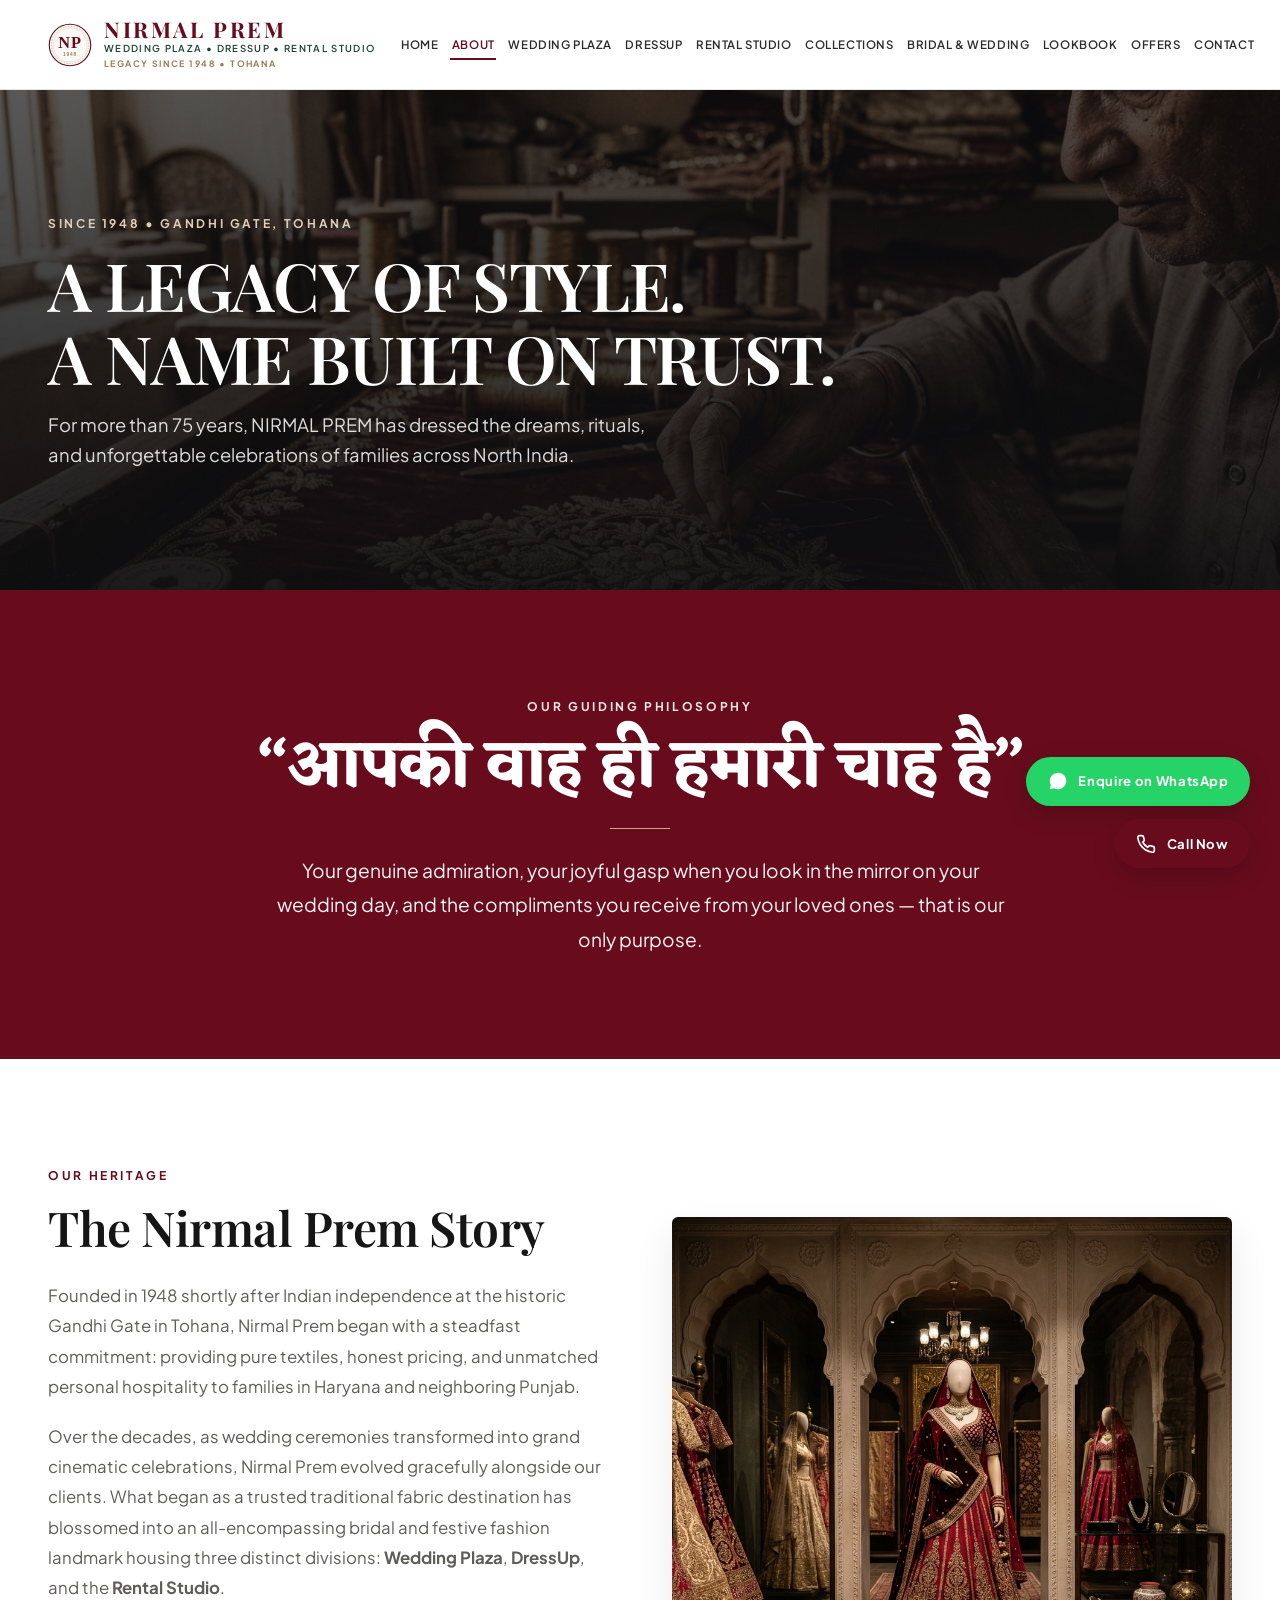
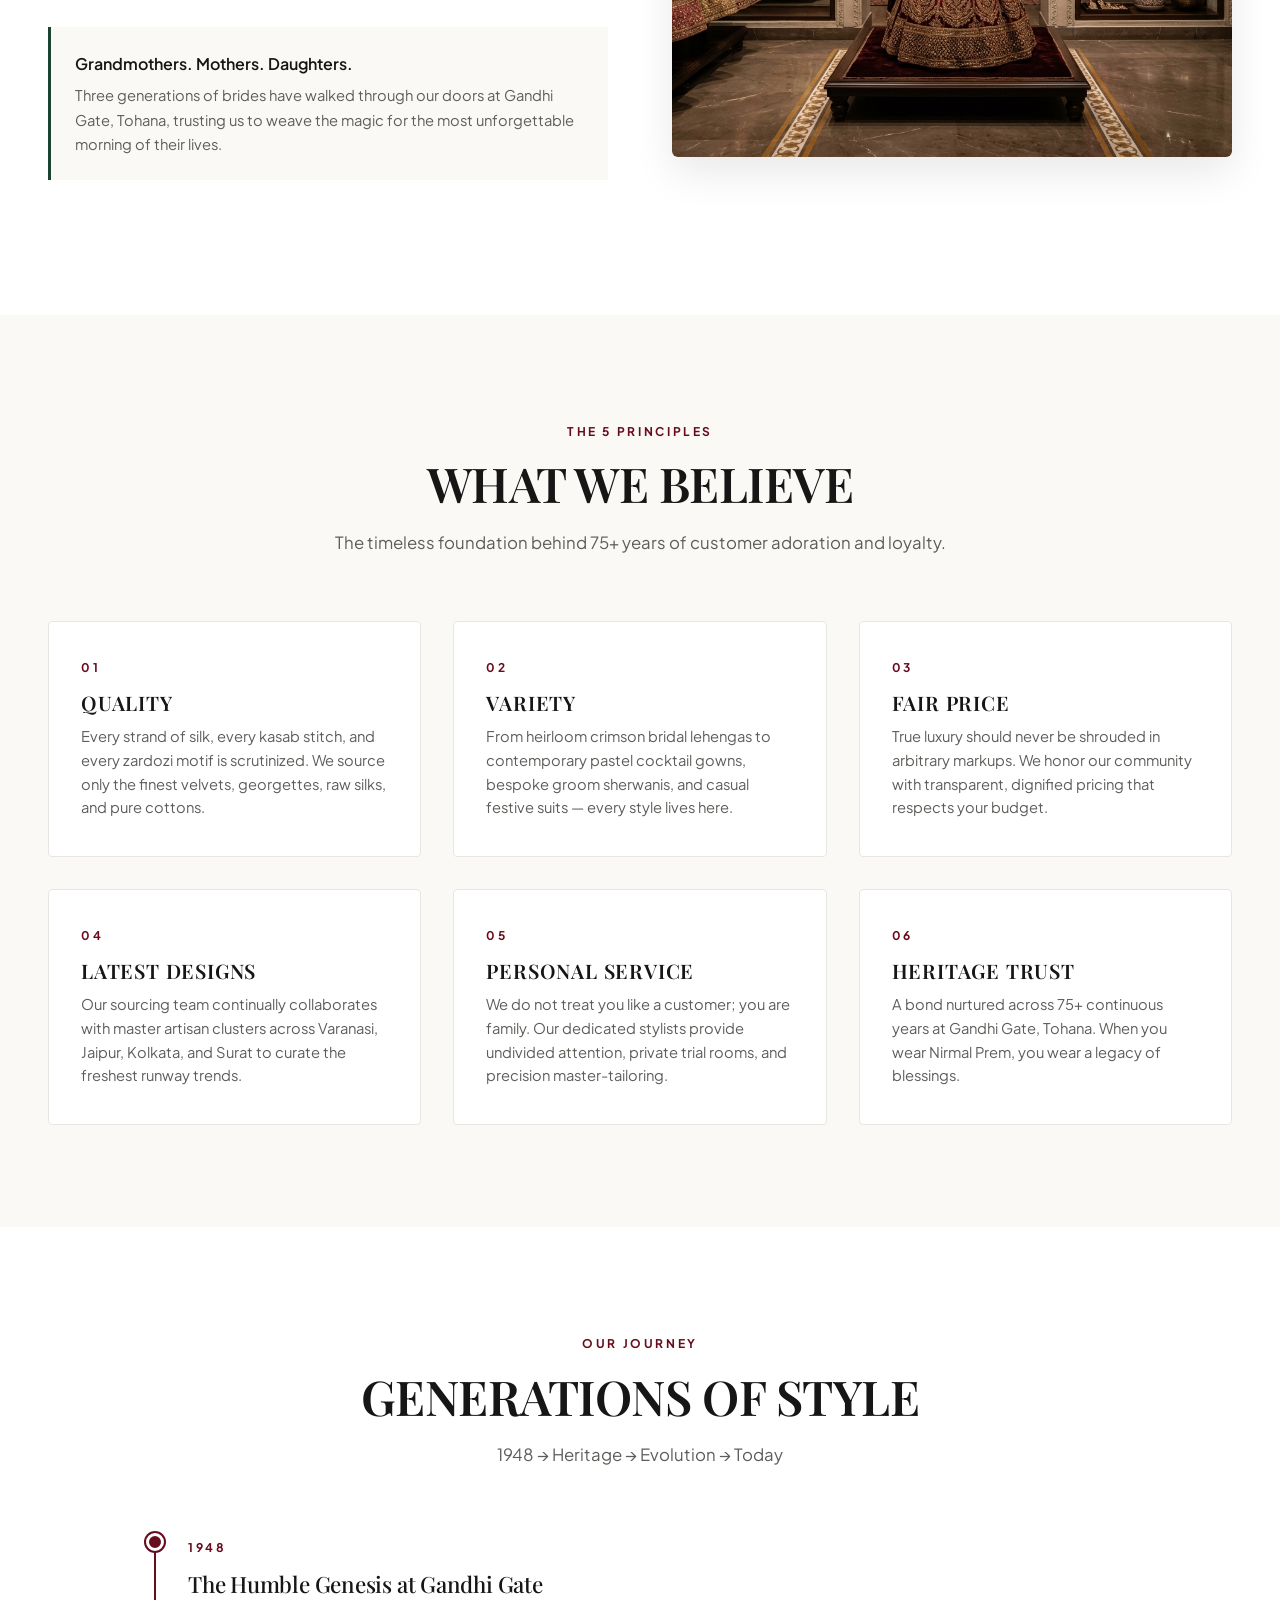
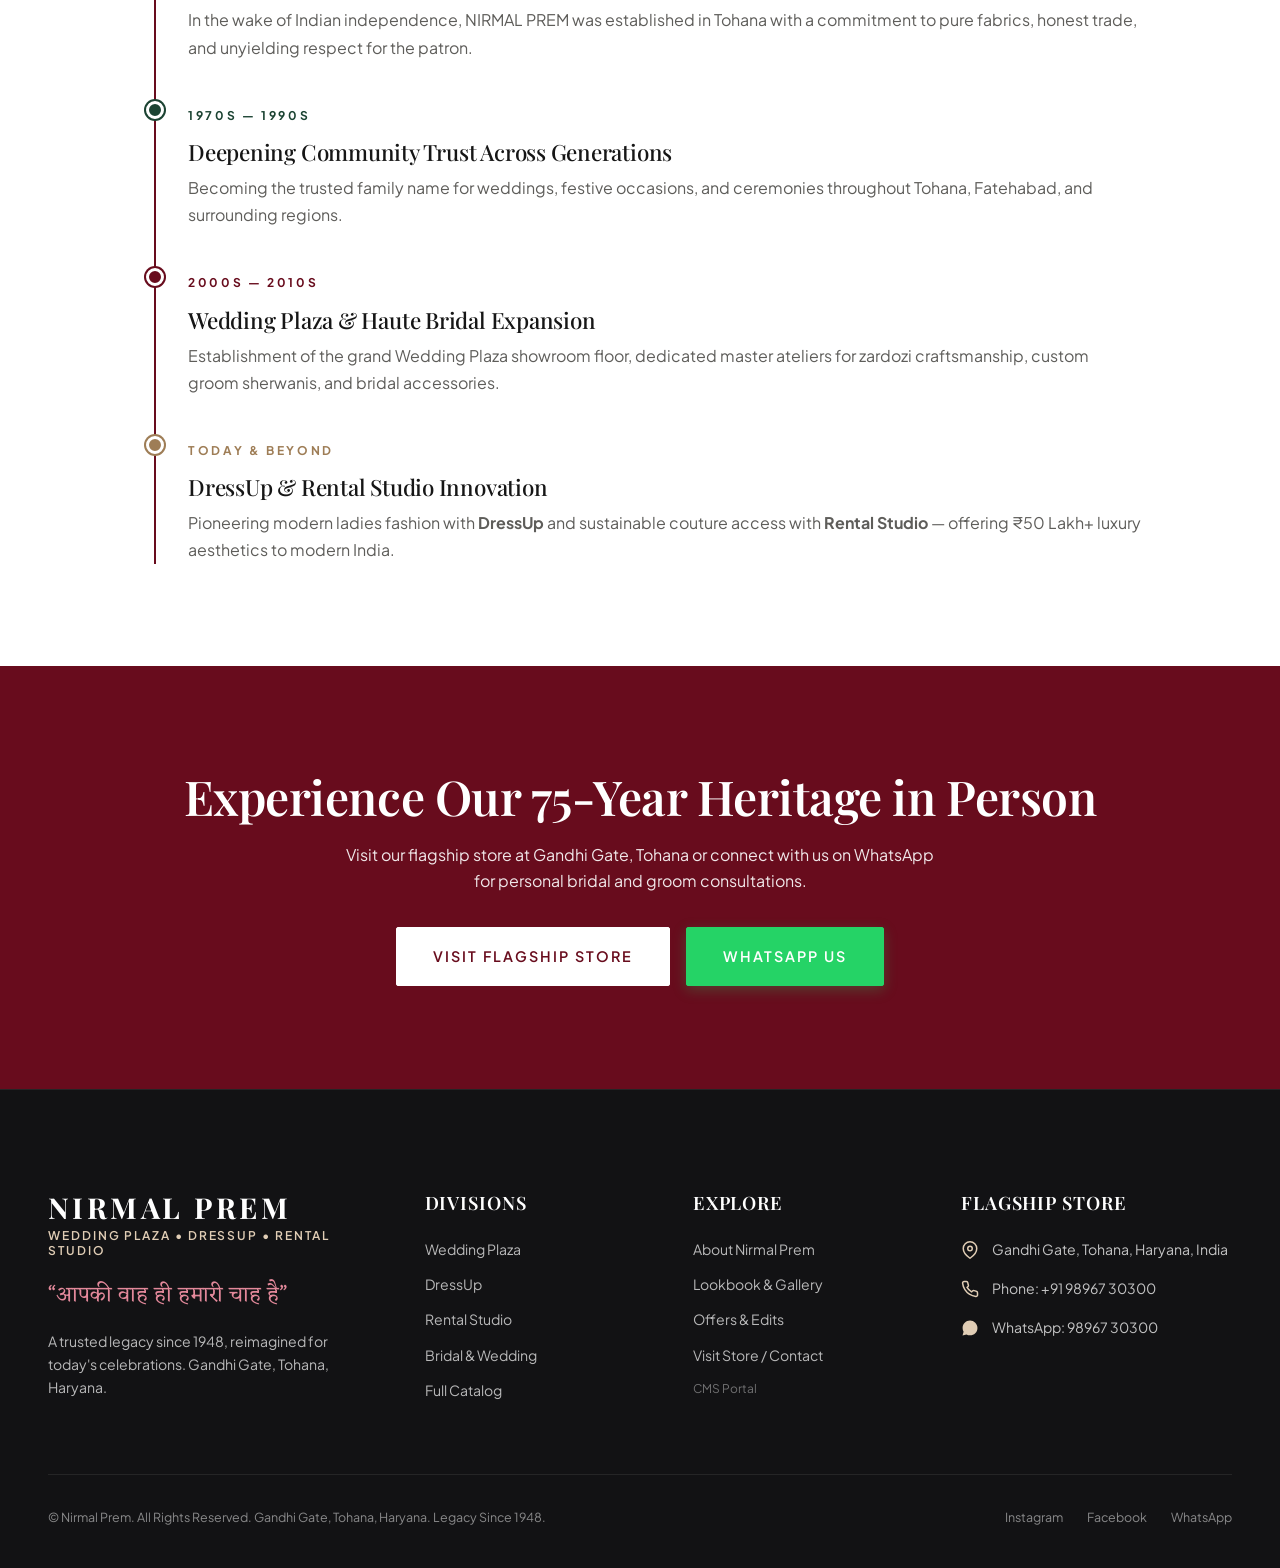
==== commit cbcef48c: "Fix squashed editorial photo on mobile by making split grids responsive and stacked" ====
--- a/about.html
+++ b/about.html
@@ -136,7 +136,7 @@
     <!-- OUR STORY SECTION -->
     <section class="section-padding bg-white">
       <div class="container">
-        <div style="display: grid; grid-template-columns: 1fr 1fr; gap: clamp(2.5rem, 6vw, 6rem); align-items: center;">
+        <div class="editorial-split-grid">
           <div>
             <span class="eyebrow">OUR HERITAGE</span>
             <h2 class="headline-section" style="margin-bottom: 1.5rem;">The Nirmal Prem Story</h2>
@@ -153,8 +153,8 @@
               </p>
             </div>
           </div>
-          <div style="position: relative; border-radius: 4px; overflow: hidden; box-shadow: var(--shadow-lg);">
-            <img src="assets/images/division-wedding-plaza.jpg" alt="Nirmal Prem Heritage Showroom" loading="lazy" style="width: 100%; height: 540px; object-fit: cover;">
+          <div class="editorial-image-wrap">
+            <img src="assets/images/division-wedding-plaza.jpg" alt="Nirmal Prem Heritage Showroom" loading="lazy">
           </div>
         </div>
       </div>
--- a/css/style.css
+++ b/css/style.css
@@ -5,7 +5,7 @@
    ========================================================================== */
 
 /* --- Google Fonts Import --- */
-@import url('https://fonts.googleapis.com/css2?family=Cormorant+Garamond:ital,wght@0,400;0,500;0,600;0,700;1,400&family=Playfair+Display:ital,wght@0,400;0,500;0,600;0,700;1,400&family=Plus+Jakarta+Sans:wght@300;400;500;600;700&family=Rozha+One&family=Noto+Serif+Devanagari:wght@400;600;700&display=swap');
+@import url('https://fonts.googleapis.com/css2?family=Cormorant+Garamond:ital,wght@0,400;0,500;0,600;0,700;1,400&family=Playfair+Display:ital,wght@0,400;0,500;0,600;0,700;1,400&family=Plus+Jakarta+Sans:wght@300;400;500;600;700&family=Eczar:wght@500;600;700;800&family=Gotu&family=Yatra+One&display=swap');
 
 /* --- Root CSS Variables --- */
 :root {
@@ -41,7 +41,7 @@
   --font-serif: 'Playfair Display', 'Cormorant Garamond', Georgia, serif;
   --font-editorial: 'Cormorant Garamond', 'Playfair Display', Georgia, serif;
   --font-sans: 'Plus Jakarta Sans', -apple-system, BlinkMacSystemFont, 'Segoe UI', Roboto, sans-serif;
-  --font-hindi: 'Rozha One', 'Noto Serif Devanagari', serif;
+  --font-hindi: 'Eczar', 'Gotu', 'Yatra One', serif;
 
   /* Shadows & Elevation */
   --shadow-sm: 0 2px 8px rgba(0, 0, 0, 0.04);
@@ -146,9 +146,12 @@
 
 .tagline-hindi {
   font-family: var(--font-hindi);
-  font-size: clamp(1.15rem, 2.2vw, 1.6rem);
-  letter-spacing: 0.02em;
+  font-size: clamp(1.25rem, 2.4vw, 1.85rem);
+  font-weight: 600;
+  letter-spacing: 0.03em;
   color: var(--color-maroon);
+  line-height: 1.45;
+  text-rendering: optimizeLegibility;
 }
 
 .eyebrow {
@@ -243,6 +246,41 @@
 .mx-auto {
   margin-left: auto;
   margin-right: auto;
+}
+
+/* --- Editorial & Feature Split Grids --- */
+.editorial-split-grid,
+.split-grid-2col {
+  display: grid;
+  grid-template-columns: 1fr 1fr;
+  gap: clamp(2rem, 5vw, 5rem);
+  align-items: center;
+}
+
+.editorial-image-wrap,
+.split-grid-image-wrap {
+  position: relative;
+  border-radius: 6px;
+  overflow: hidden;
+  box-shadow: var(--shadow-lg);
+  width: 100%;
+  height: 540px;
+  background-color: var(--color-offwhite);
+}
+
+.editorial-image-wrap img,
+.split-grid-image-wrap img {
+  width: 100%;
+  height: 100%;
+  object-fit: cover;
+  object-position: center top;
+  display: block;
+}
+
+.editorial-text-wrap,
+.split-grid-text-wrap {
+  display: flex;
+  flex-direction: column;
 }
 
 /* --- Section Headers --- */
--- a/css/components.css
+++ b/css/components.css
@@ -35,18 +35,23 @@
 .brand-identity {
   display: flex;
   align-items: center;
-  gap: 0.85rem;
+  gap: 0.75rem;
   text-decoration: none;
   flex-shrink: 0;
 }
 
 .brand-logo-img {
-  height: 48px;
-  width: auto;
+  height: 44px;
+  width: 44px;
+  min-width: 44px;
   object-fit: contain;
   transition: transform var(--transition-normal);
 }
 
+.brand-identity:hover .brand-logo-img {
+  transform: rotate(3deg) scale(1.05);
+}
+
 .brand-text-block {
   display: flex;
   flex-direction: column;
@@ -54,7 +59,7 @@
 
 .brand-name {
   font-family: var(--font-serif);
-  font-size: 1.45rem;
+  font-size: 1.35rem;
   font-weight: 700;
   letter-spacing: 0.12em;
   color: var(--color-maroon);
@@ -63,11 +68,11 @@
 }
 
 .site-header.scrolled .brand-name {
-  font-size: 1.3rem;
+  font-size: 1.25rem;
 }
 
 .brand-divisions {
-  font-size: 0.62rem;
+  font-size: 0.6rem;
   font-weight: 600;
   text-transform: uppercase;
   letter-spacing: 0.14em;
@@ -77,7 +82,7 @@
 }
 
 .brand-legacy-pill {
-  font-size: 0.58rem;
+  font-size: 0.55rem;
   font-weight: 700;
   letter-spacing: 0.16em;
   color: var(--color-gold-dark);
@@ -89,18 +94,19 @@
 .desktop-nav {
   display: flex;
   align-items: center;
-  gap: clamp(0.75rem, 1.4vw, 1.6rem);
+  gap: clamp(0.45rem, 0.9vw, 1.15rem);
 }
 
 .nav-link {
-  font-size: 0.8rem;
+  font-size: 0.74rem;
   font-weight: 600;
-  letter-spacing: 0.08em;
+  letter-spacing: 0.05em;
   text-transform: uppercase;
   color: var(--color-charcoal);
-  padding: 0.5rem 0.2rem;
+  padding: 0.4rem 0.15rem;
   position: relative;
   transition: color var(--transition-fast);
+  white-space: nowrap;
 }
 
 .nav-link::after {
@@ -1267,17 +1273,21 @@
 /* Google Maps Iframe */
 .map-container {
   width: 100%;
-  height: 440px;
-  border-radius: 4px;
+  height: 380px;
+  border-radius: 8px;
   overflow: hidden;
   border: 1px solid var(--color-border);
   box-shadow: var(--shadow-md);
+  position: relative;
+  background-color: var(--color-creme);
+  margin-bottom: 2rem;
 }
 
 .map-container iframe {
   width: 100%;
   height: 100%;
   border: none;
+  display: block;
 }
 
 /* Toast Message */
--- a/css/responsive.css
+++ b/css/responsive.css
@@ -9,14 +9,34 @@
   }
 }
 
-/* --- Laptops & Desktops under 1200px --- */
-@media (max-width: 1199px) {
+/* --- Laptops & Desktops under 1360px --- */
+@media (max-width: 1360px) {
   .desktop-nav {
-    gap: 0.85rem;
+    gap: 0.65rem;
   }
   
   .nav-link {
-    font-size: 0.75rem;
+    font-size: 0.72rem;
+    padding: 0.35rem 0.1rem;
+  }
+}
+
+/* --- Tablets & Laptops under 1140px (Switch to clean mobile navigation) --- */
+@media (max-width: 1140px) {
+  :root {
+    --header-height: 76px;
+  }
+
+  .desktop-nav {
+    display: none;
+  }
+
+  .header-ctas .btn-header-call {
+    display: none;
+  }
+
+  .mobile-nav-toggle {
+    display: flex;
   }
 
   .collections-grid-8 {
@@ -33,23 +53,8 @@
   }
 }
 
-/* --- Tablets (max-width: 991px) --- */
+/* --- Medium Tablets (max-width: 991px) --- */
 @media (max-width: 991px) {
-  :root {
-    --header-height: 80px;
-  }
-
-  .desktop-nav {
-    display: none;
-  }
-
-  .header-ctas .btn-header-call {
-    display: none;
-  }
-
-  .mobile-nav-toggle {
-    display: flex;
-  }
 
   .legacy-grid {
     grid-template-columns: 1fr;
@@ -98,34 +103,119 @@
   .modal-content-wrap {
     padding: 2rem 1.5rem;
   }
+
+  .map-container {
+    height: 320px;
+    margin-bottom: 1.5rem;
+  }
+
+  .editorial-split-grid,
+  .split-grid-2col {
+    grid-template-columns: 1fr;
+    gap: 2.5rem;
+  }
+
+  .editorial-image-wrap,
+  .split-grid-image-wrap {
+    height: 420px;
+  }
 }
 
 /* --- Mobile Landscape & Small Tablets (max-width: 767px) --- */
 @media (max-width: 767px) {
   :root {
-    --header-height: 72px;
-    --container-padding: 1.25rem;
+    --header-height: 68px;
+    --container-padding: 1rem;
   }
 
   body {
     padding-top: var(--header-height);
   }
 
+  .brand-logo-img {
+    height: 38px;
+    width: 38px;
+    min-width: 38px;
+  }
+
   .brand-name {
-    font-size: 1.25rem;
+    font-size: 1.15rem;
+    letter-spacing: 0.08em;
   }
 
   .brand-divisions {
-    font-size: 0.55rem;
+    font-size: 0.52rem;
+    letter-spacing: 0.08em;
+  }
+
+  .brand-legacy-pill {
+    display: none;
+  }
+
+  .header-ctas {
+    gap: 0.5rem;
+  }
+
+  .header-ctas .btn-header-wa {
+    padding: 0.45rem 0.65rem;
+    font-size: 0.72rem;
+  }
+
+  .header-ctas .btn-header-wa span {
+    display: none;
+  }
+
+  /* --- Mobile Framing for Models & Images --- */
+  .hero-slide-bg {
+    background-position: center 18%;
+  }
+
+  .collection-card-img,
+  .product-card-img-wrap img,
+  .lookbook-item img,
+  .division-image-wrap img,
+  .legacy-image-wrap img {
+    object-position: center top;
+  }
+
+  /* Prevent side wobbles & ensure clean viewport flow */
+  html, body {
+    overflow-x: hidden;
+    width: 100%;
+  }
+
+  /* Prevent iOS automatic zoom on text inputs */
+  .form-control,
+  input,
+  select,
+  textarea {
+    font-size: 16px !important;
   }
 
   .hero-slider-section {
-    height: calc(100vh - var(--header-height));
-    min-height: 520px;
+    height: calc(100svh - var(--header-height));
+    min-height: 500px;
+    max-height: 700px;
   }
 
   .hero-content {
-    padding-bottom: 5.5rem;
+    padding-bottom: 5rem;
+  }
+
+  .hero-title {
+    font-size: 1.85rem;
+    line-height: 1.2;
+    margin-bottom: 0.65rem;
+  }
+
+  .hero-description {
+    font-size: 0.92rem;
+    line-height: 1.45;
+    margin-bottom: 1.25rem;
+    display: -webkit-box;
+    -webkit-line-clamp: 3;
+    -webkit-box-orient: vertical;
+    overflow: hidden;
   }
 
   .hero-controls {
@@ -195,15 +285,42 @@
     padding: 1.75rem 1.25rem;
   }
 
+  /* --- Mobile-Friendly Google Maps Container --- */
+  .map-container {
+    height: 260px;
+    border-radius: 8px;
+    margin-bottom: 1.25rem;
+    box-shadow: var(--shadow-sm);
+  }
+
   .floating-actions {
-    bottom: 1.25rem;
-    right: 1rem;
-    gap: 0.65rem;
+    bottom: 1rem;
+    right: 0.85rem;
+    gap: 0.5rem;
+  }
+
+  .editorial-split-grid,
+  .split-grid-2col {
+    grid-template-columns: 1fr;
+    gap: 2rem;
+  }
+
+  .editorial-image-wrap,
+  .split-grid-image-wrap {
+    height: clamp(280px, 45vh, 360px);
+    border-radius: 8px;
+  }
+
+  .editorial-image-wrap img,
+  .split-grid-image-wrap img {
+    object-position: center 20%;
   }
 
   .floating-btn {
-    padding: 0.7rem 1.15rem;
+    padding: 0.65rem 1rem;
     font-size: 0.75rem;
+    border-radius: 30px;
+    box-shadow: 0 4px 16px rgba(0, 0, 0, 0.25);
   }
 
   .footer-top {
@@ -221,7 +338,7 @@
 /* --- Specific Mobile Targets (360px - 430px) --- */
 @media (max-width: 430px) {
   .headline-hero {
-    font-size: 1.95rem;
+    font-size: 1.75rem;
   }
 
   .collections-grid-8 {
@@ -229,11 +346,22 @@
   }
 
   .collection-card-item {
-    height: 300px;
+    height: 280px;
+  }
+
+  .brand-identity {
+    gap: 0.6rem;
+  }
+
+  .brand-logo-img {
+    height: 34px;
+    width: 34px;
+    min-width: 34px;
   }
 
   .brand-name {
-    font-size: 1.15rem;
+    font-size: 1.05rem;
+    letter-spacing: 0.08em;
   }
 
   .brand-divisions {
@@ -248,4 +376,27 @@
   .header-ctas .btn-header-wa span {
     display: none;
   }
-}
+
+  /* Compact Map size on small phone screens */
+  .map-container {
+    height: 220px;
+    border-radius: 6px;
+    margin-bottom: 1rem;
+  }
+
+  .floating-actions {
+    bottom: 0.75rem;
+    right: 0.65rem;
+    gap: 0.45rem;
+  }
+
+  .floating-btn {
+    padding: 0.55rem 0.85rem;
+    font-size: 0.7rem;
+  }
+
+  .editorial-image-wrap,
+  .split-grid-image-wrap {
+    height: 290px;
+  }
+}
